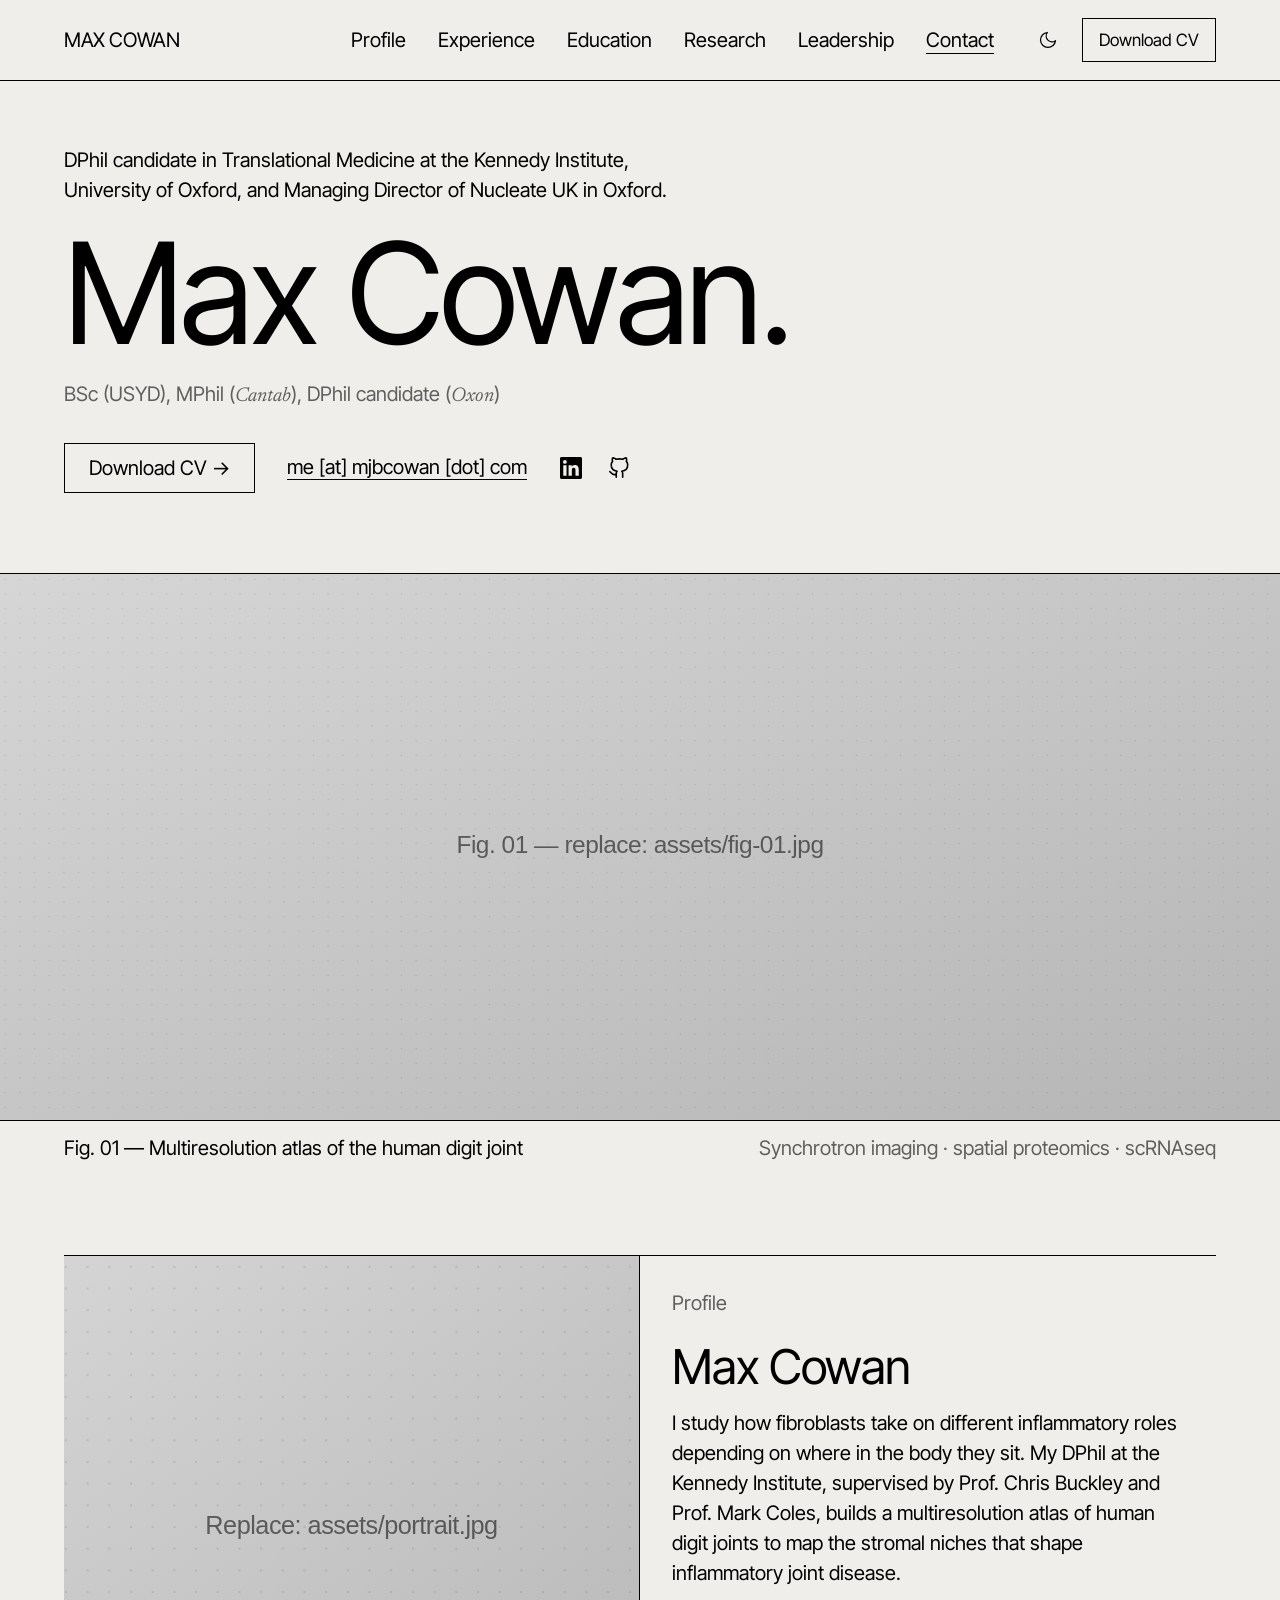
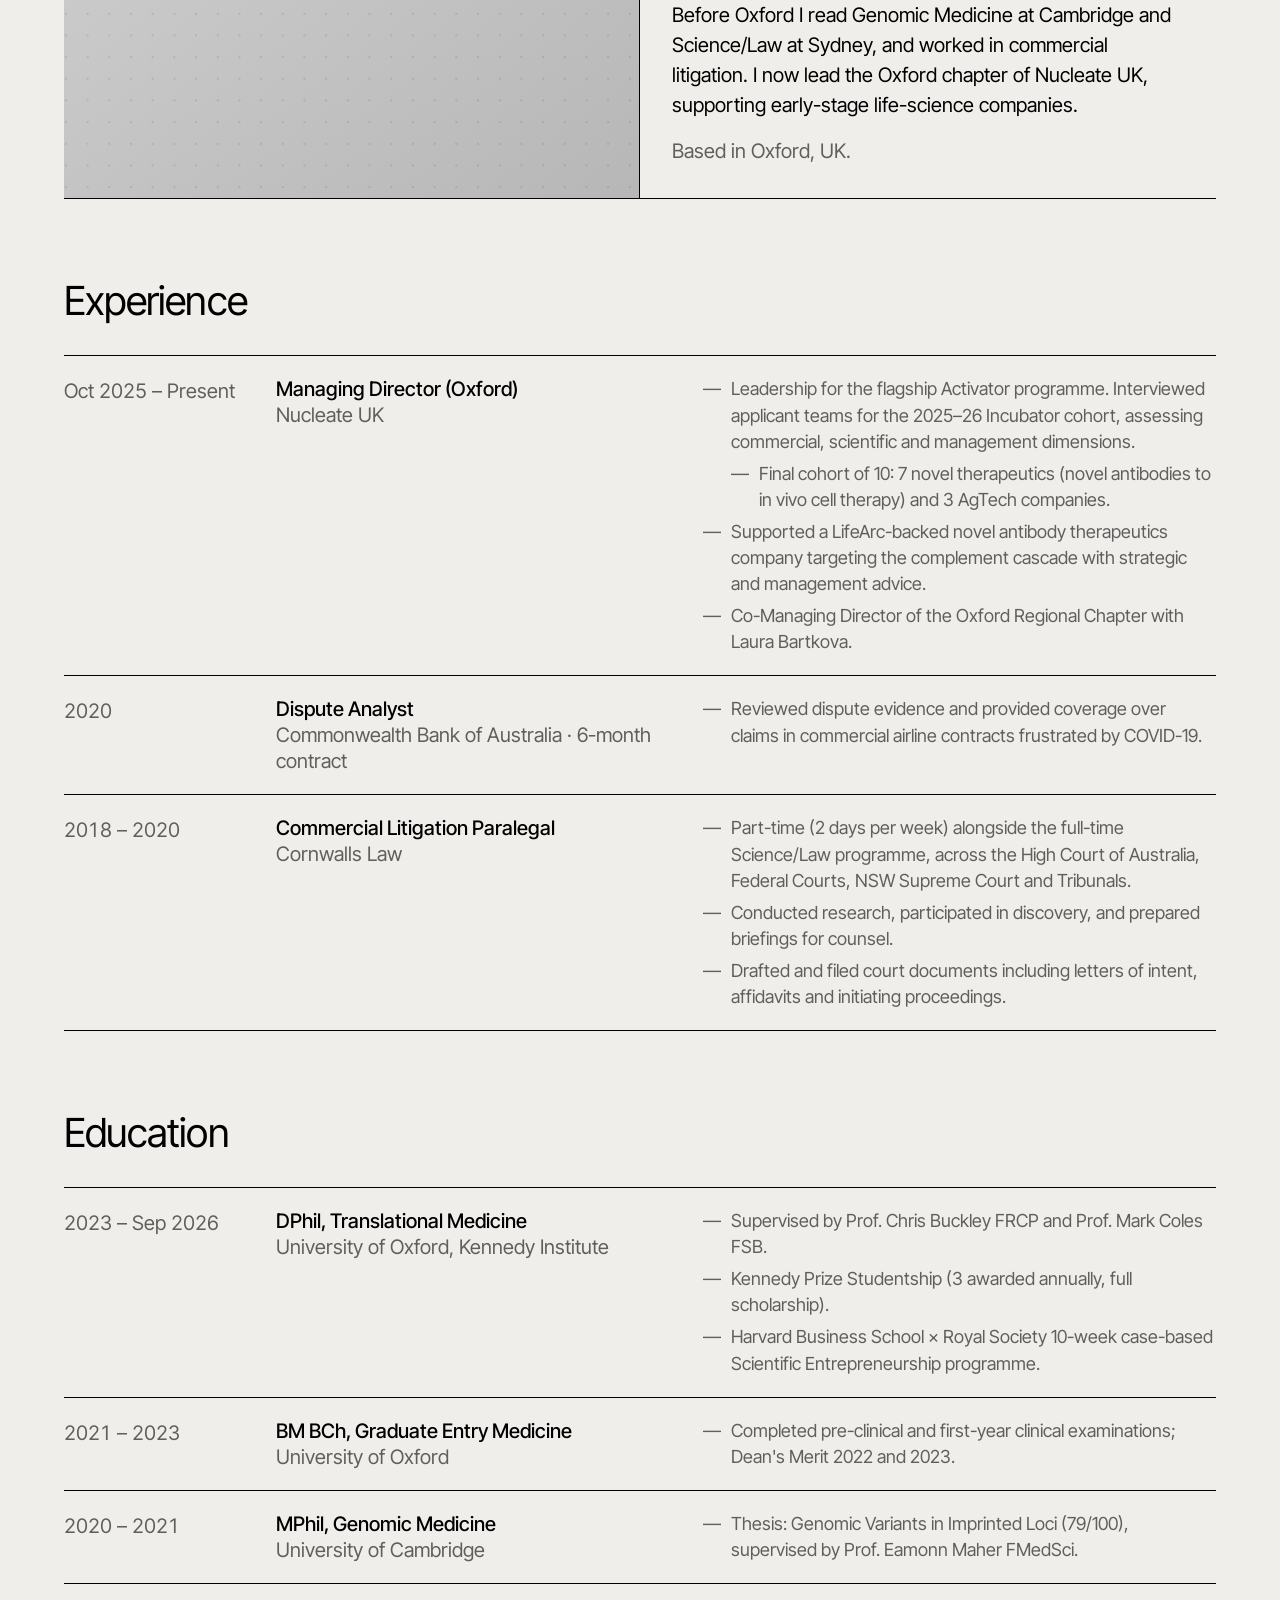
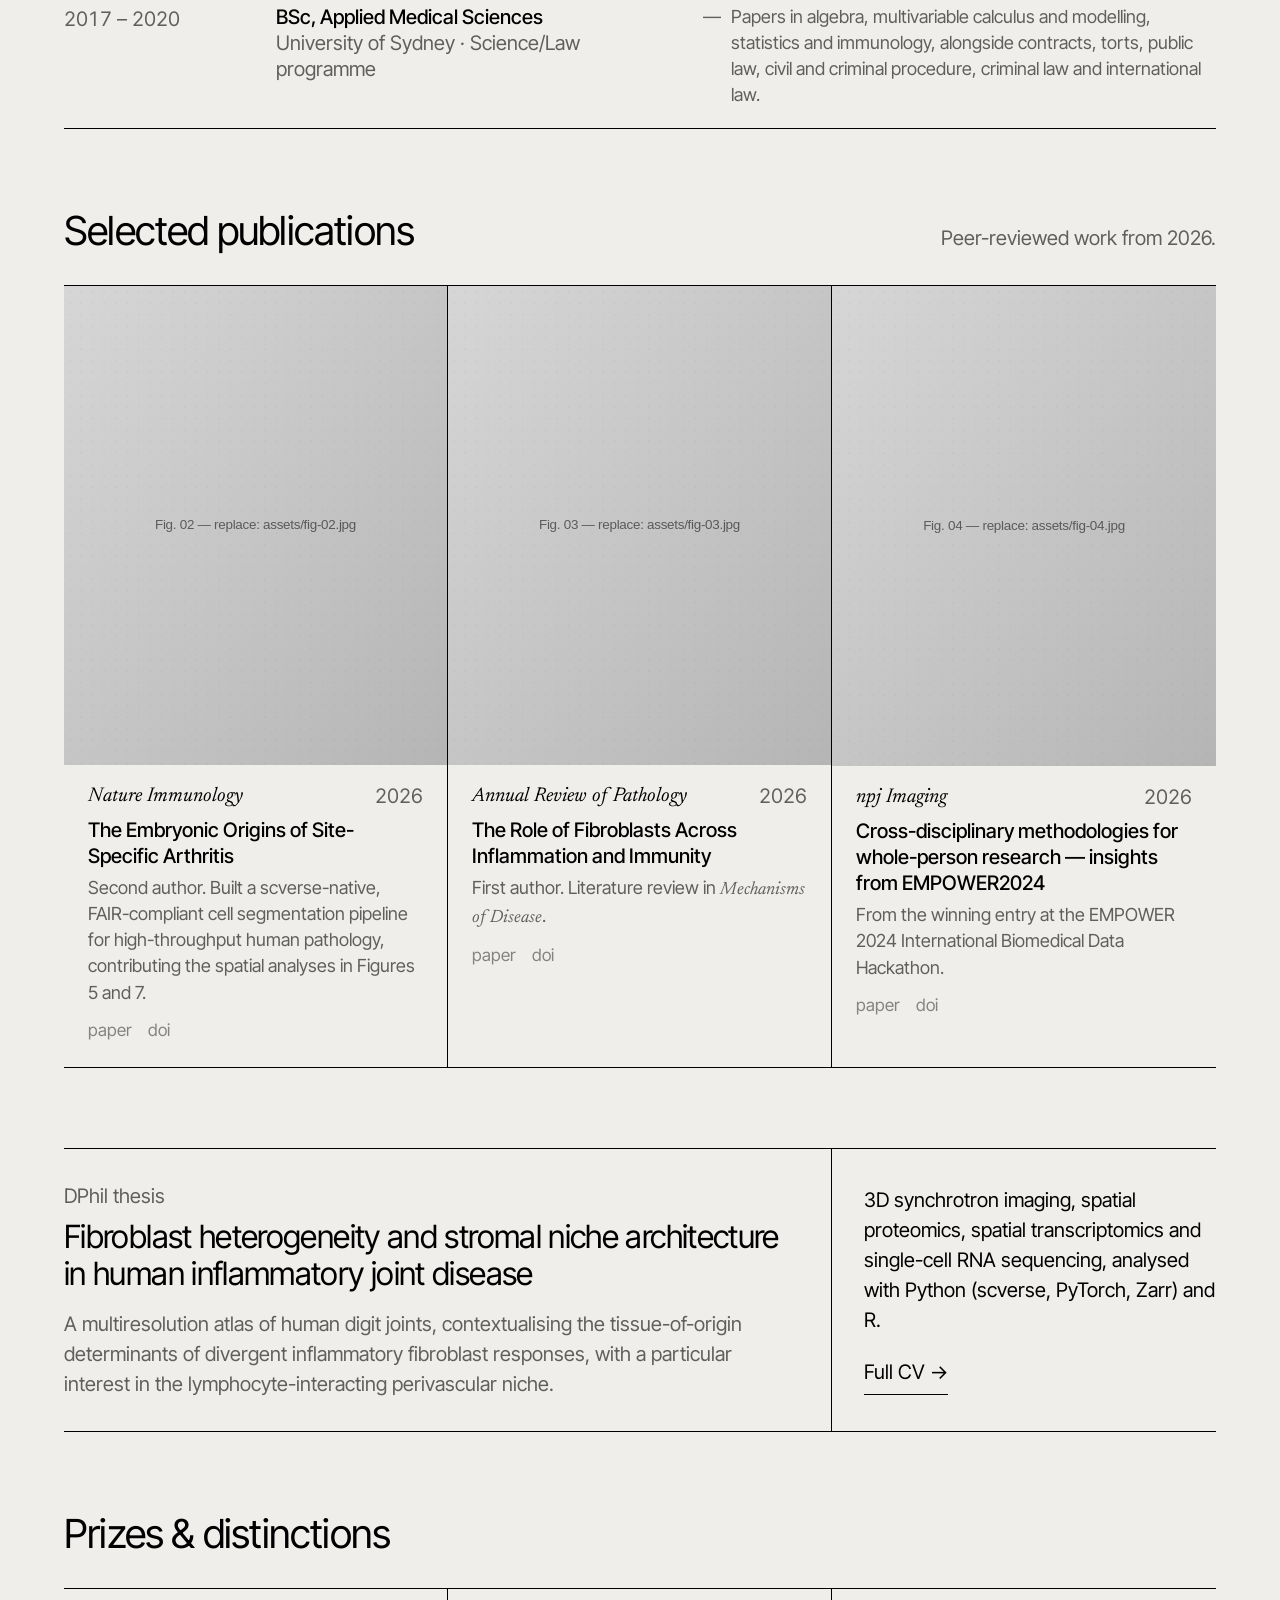
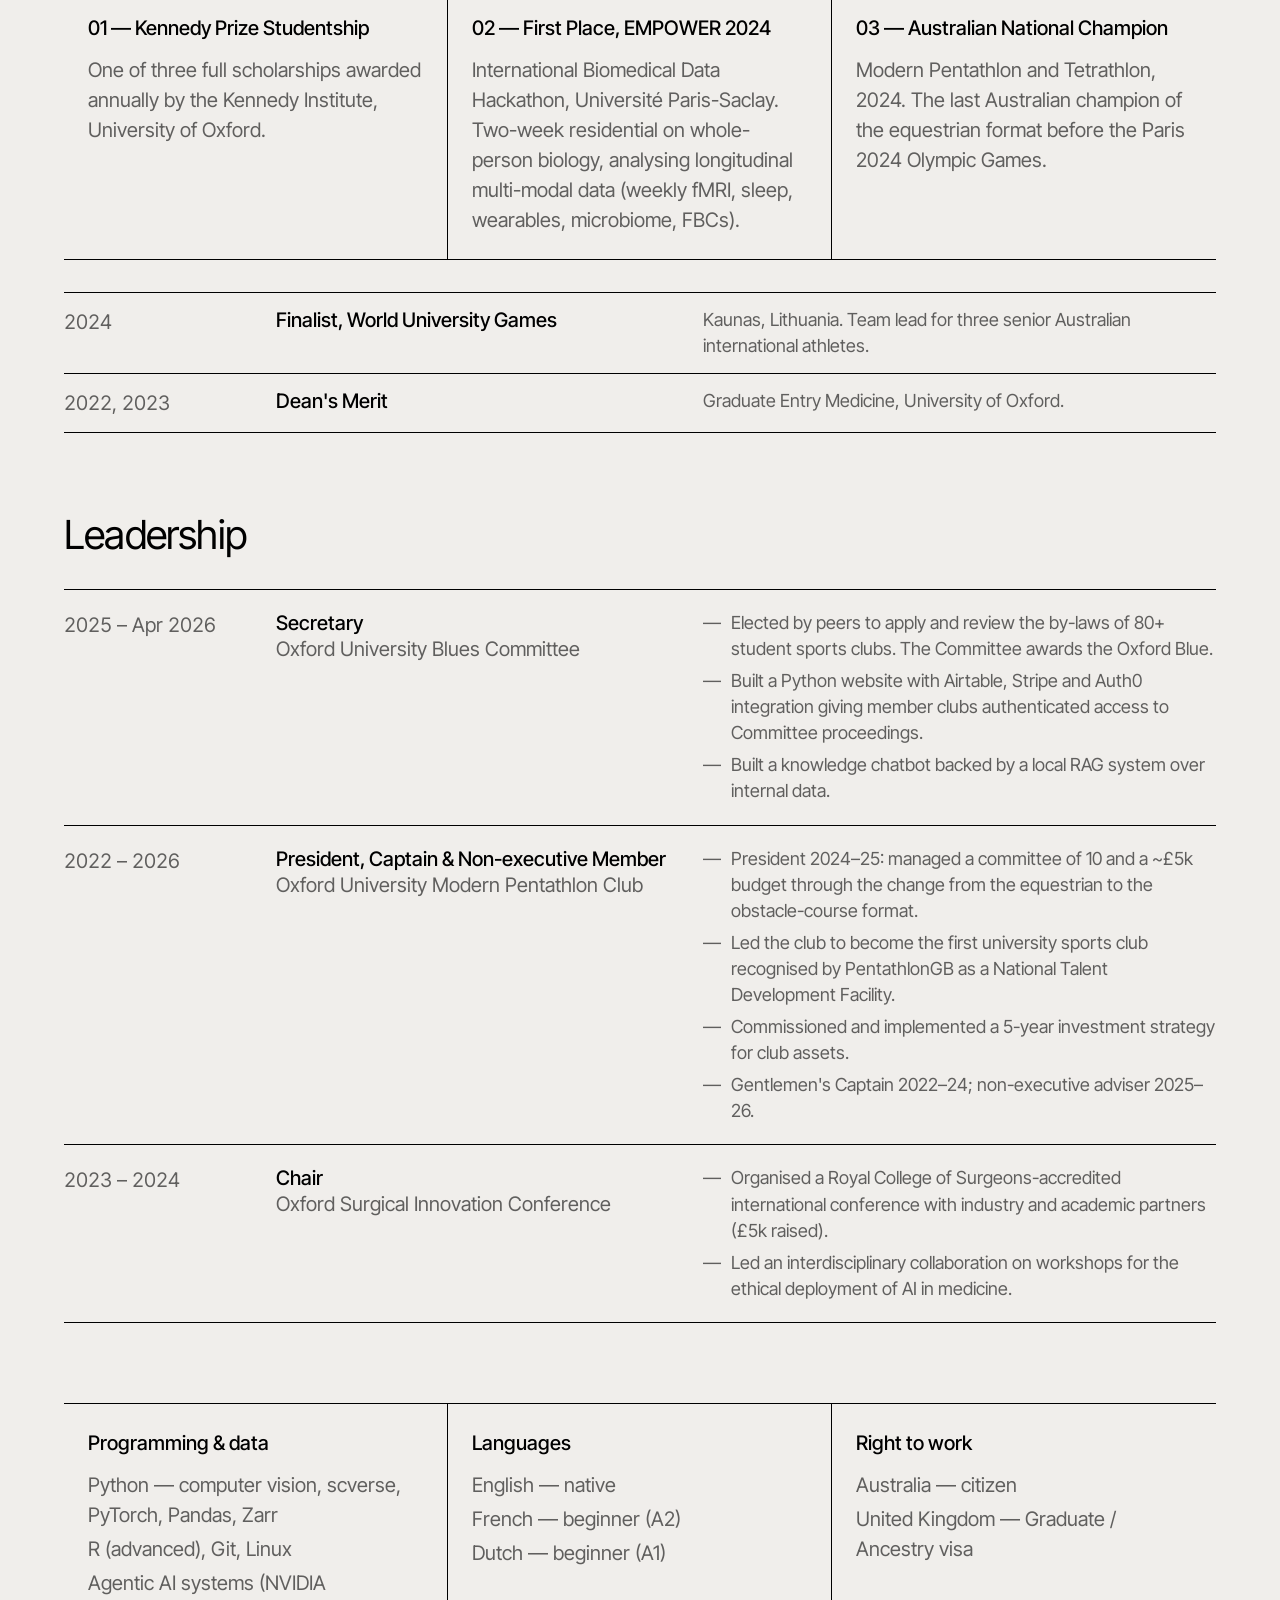
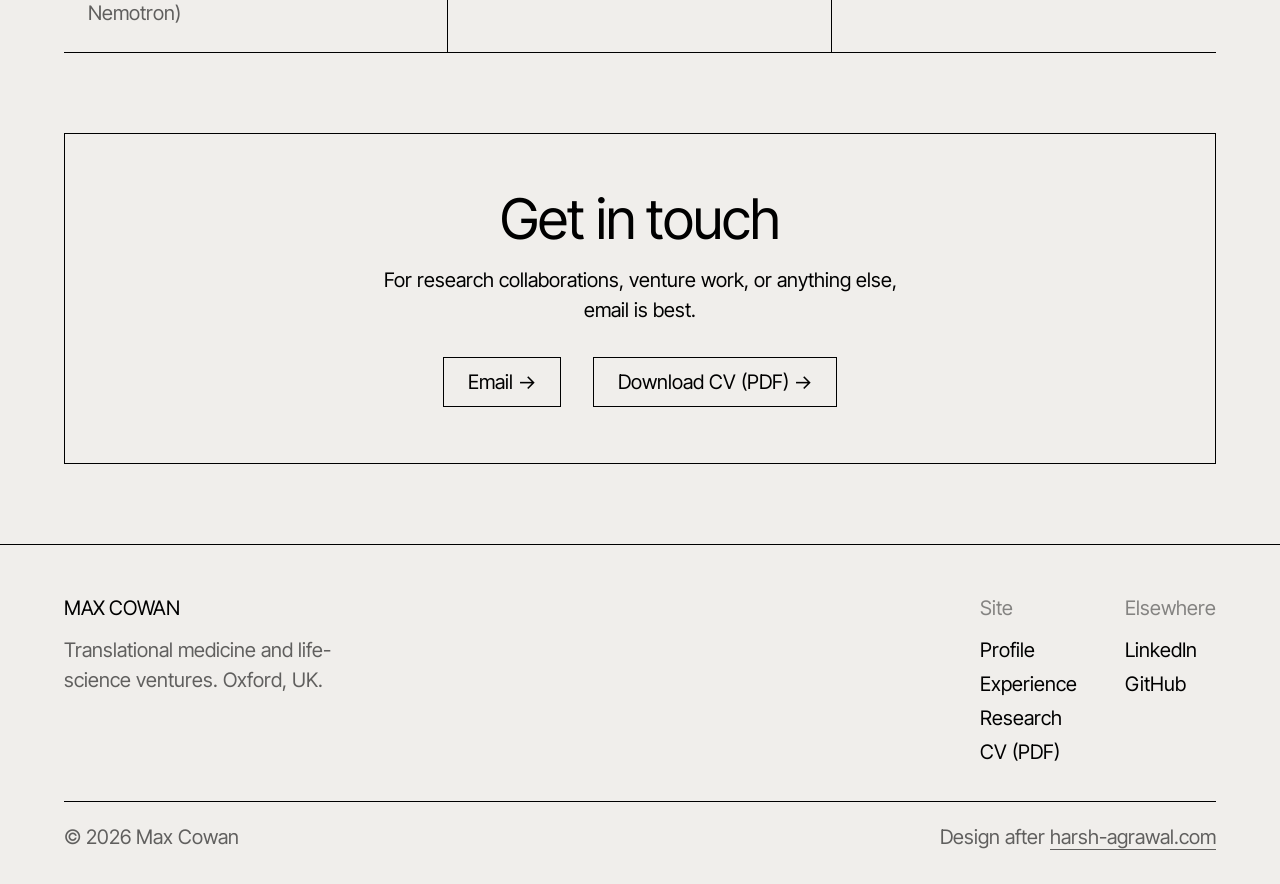
==== index.html @ 37bf4659 "Initial CV site Co-Authored-By: Claude Opus 5.5 <noreply@anthropic.com>" ====
<!DOCTYPE html>
<html lang="en">
<head>
  <meta charset="utf-8" />
  <meta name="viewport" content="width=device-width, initial-scale=1" />
  <title>Max Cowan</title>
  <meta name="description" content="Max Cowan — DPhil candidate in Translational Medicine at the Kennedy Institute, University of Oxford. Fibroblast biology, spatial omics, and life-science venture building." />
  <meta name="author" content="Max Cowan" />
  <link rel="canonical" href="https://mjbcowan.com/" />
  <meta property="og:type" content="profile" />
  <meta property="og:title" content="Max Cowan" />
  <meta property="og:description" content="DPhil candidate, Translational Medicine, University of Oxford. Managing Director, Nucleate UK (Oxford)." />
  <meta property="og:url" content="https://mjbcowan.com/" />
  <meta name="twitter:card" content="summary" />
  <link rel="icon" href="favicon.svg" type="image/svg+xml" />
  <link rel="preconnect" href="https://fonts.googleapis.com" />
  <link rel="preconnect" href="https://fonts.gstatic.com" crossorigin />
  <link href="https://fonts.googleapis.com/css2?family=Inter+Tight:wght@400;500&family=Newsreader:ital@1&display=swap" rel="stylesheet" />
  <link rel="stylesheet" href="styles.css" />
  <script>
    (function () {
      var root = document.documentElement;
      root.classList.add("js");
      var t = null;
      try { t = localStorage.getItem("theme"); } catch (e) {}
      if (t === "dark" || (!t && window.matchMedia("(prefers-color-scheme: dark)").matches)) {
        root.setAttribute("data-theme", "dark");
      }
    })();
  </script>
  <script type="application/ld+json">
    {
      "@context": "https://schema.org",
      "@type": "Person",
      "name": "Max Cowan",
      "url": "https://mjbcowan.com/",
      "jobTitle": "DPhil candidate, Translational Medicine",
      "affiliation": { "@type": "Organization", "name": "Kennedy Institute of Rheumatology, University of Oxford" },
      "alumniOf": ["University of Cambridge", "University of Sydney"],
      "sameAs": ["https://www.linkedin.com/in/max-cowan-781a7a15b/", "https://github.com/mjbcowan"]
    }
  </script>
</head>

<body id="top">
  <nav class="top-nav edge" aria-label="Primary">
    <div class="nav-inner">
      <a href="#top" class="brand tight">MAX COWAN</a>
      <div class="nav-right">
        <div class="nav-links">
          <a href="#profile" class="nav-link">Profile</a>
          <a href="#experience" class="nav-link">Experience</a>
          <a href="#education" class="nav-link">Education</a>
          <a href="#research" class="nav-link">Research</a>
          <a href="#leadership" class="nav-link">Leadership</a>
          <a href="#contact" class="nav-link">Contact</a>
        </div>
        <div class="nav-actions">
          <button id="theme-toggle" type="button" aria-label="Toggle dark mode" title="Toggle dark mode">
            <svg id="moon" viewBox="0 0 24 24" fill="none" stroke="currentColor" stroke-width="1.5" stroke-linecap="round" stroke-linejoin="round" aria-hidden="true"><path d="M21 12.79A9 9 0 1 1 11.21 3 7 7 0 0 0 21 12.79z"/></svg>
            <svg id="sun" viewBox="0 0 24 24" fill="none" stroke="currentColor" stroke-width="1.5" stroke-linecap="round" stroke-linejoin="round" aria-hidden="true"><circle cx="12" cy="12" r="5"/><line x1="12" y1="1" x2="12" y2="3"/><line x1="12" y1="21" x2="12" y2="23"/><line x1="4.22" y1="4.22" x2="5.64" y2="5.64"/><line x1="18.36" y1="18.36" x2="19.78" y2="19.78"/><line x1="1" y1="12" x2="3" y2="12"/><line x1="21" y1="12" x2="23" y2="12"/><line x1="4.22" y1="19.78" x2="5.64" y2="18.36"/><line x1="18.36" y1="5.64" x2="19.78" y2="4.22"/></svg>
          </button>
          <a href="assets/cv.pdf" class="btn-line small" target="_blank" rel="noopener">Download CV</a>
        </div>
      </div>
    </div>
  </nav>

  <main>
    <!-- INTRODUCTION -->
    <header class="intro edge">
      <p class="lead">DPhil candidate in Translational Medicine at the Kennedy Institute, University of Oxford, and Managing Director of Nucleate UK in Oxford.</p>
      <h1 class="display tight">Max Cowan.</h1>
      <p class="credentials muted">BSc (USYD), MPhil (<span class="serif">Cantab</span>), DPhil candidate (<span class="serif">Oxon</span>)</p>
      <div class="cta-row">
        <a href="assets/cv.pdf" class="btn-line" target="_blank" rel="noopener">Download CV →</a>
        <a href="#contact" class="email" data-user="me" data-domain="mjbcowan.com">me [at] mjbcowan [dot] com</a>
        <div class="social">
          <a href="https://www.linkedin.com/in/max-cowan-781a7a15b/" target="_blank" rel="noopener" aria-label="LinkedIn" title="LinkedIn">
            <svg viewBox="0 0 24 24" fill="currentColor" aria-hidden="true"><path d="M20.447 20.452h-3.554v-5.569c0-1.328-.027-3.037-1.852-3.037-1.853 0-2.136 1.445-2.136 2.939v5.667H9.351V9h3.414v1.561h.046c.477-.9 1.637-1.852 3.37-1.852 3.601 0 4.267 2.37 4.267 5.455v6.288zM5.337 7.433a2.062 2.062 0 01-2.063-2.065 2.063 2.063 0 112.063 2.065zm1.782 13.019H3.555V9h3.564v11.452zM22.225 0H1.771C.792 0 0 .774 0 1.729v20.542C0 23.227.792 24 1.771 24h20.451C23.2 24 24 23.227 24 22.271V1.729C24 .774 23.2 0 22.222 0h.003z"/></svg>
          </a>
          <a href="https://github.com/mjbcowan" target="_blank" rel="noopener" aria-label="GitHub" title="GitHub">
            <svg viewBox="0 0 24 24" fill="none" stroke="currentColor" stroke-width="1.75" stroke-linecap="round" stroke-linejoin="round" aria-hidden="true"><path d="M9 19c-5 1.5-5-2.5-7-3m14 6v-3.87a3.37 3.37 0 0 0-.94-2.61c3.14-.35 6.44-1.54 6.44-7A5.44 5.44 0 0 0 20 4.77 5.07 5.07 0 0 0 19.91 1S18.73.65 16 2.48a13.38 13.38 0 0 0-7 0C6.27.65 5.09 1 5.09 1A5.07 5.07 0 0 0 5 4.77a5.44 5.44 0 0 0-1.5 3.78c0 5.42 3.3 6.61 6.44 7A3.37 3.37 0 0 0 9 18.13V22"/></svg>
          </a>
        </div>
      </div>
    </header>

    <!-- FIG. 01 — full-bleed research image -->
    <section class="fig-strip section-gap" aria-label="Featured research image">
      <figure style="margin:0">
        <div class="media-frame hairline-t hairline-b">
          <img src="assets/fig-01.svg" alt="Multiresolution imaging of a human digit joint" fetchpriority="high" />
        </div>
        <figcaption class="caption edge">
          <span>Fig. 01 — Multiresolution atlas of the human digit joint</span>
          <span class="muted">Synchrotron imaging · spatial proteomics · scRNAseq</span>
        </figcaption>
      </figure>
    </section>

    <!-- PROFILE -->
    <section id="profile" class="edge section-gap reveal">
      <div class="split">
        <div class="media-frame">
          <img src="assets/portrait.svg" alt="Portrait of Max Cowan" loading="lazy" />
        </div>
        <div class="split-body">
          <p class="eyebrow">Profile</p>
          <h2 class="tight">Max Cowan</h2>
          <div class="prose">
            <p>I study how fibroblasts take on different inflammatory roles depending on where in the body they sit. My DPhil at the Kennedy Institute, supervised by Prof. Chris Buckley and Prof. Mark Coles, builds a multiresolution atlas of human digit joints to map the stromal niches that shape inflammatory joint disease.</p>
            <p>Before Oxford I read Genomic Medicine at Cambridge and Science/Law at Sydney, and worked in commercial litigation. I now lead the Oxford chapter of Nucleate UK, supporting early-stage life-science companies.</p>
          </div>
          <p class="muted">Based in Oxford, UK.</p>
        </div>
      </div>
    </section>

    <!-- EXPERIENCE -->
    <section id="experience" class="edge section-gap reveal">
      <div class="section-head">
        <h2 class="tight">Experience</h2>
      </div>
      <div class="ledger">
        <div class="ledger-row">
          <p class="ledger-date">Oct 2025 – Present</p>
          <p class="ledger-title">Managing Director (Oxford)<span>Nucleate UK</span></p>
          <ul class="ledger-detail">
            <li>Leadership for the flagship Activator programme. Interviewed applicant teams for the 2025–26 Incubator cohort, assessing commercial, scientific and management dimensions.</li>
            <li class="sub">Final cohort of 10: 7 novel therapeutics (novel antibodies to in vivo cell therapy) and 3 AgTech companies.</li>
            <li>Supported a LifeArc-backed novel antibody therapeutics company targeting the complement cascade with strategic and management advice.</li>
            <li>Co-Managing Director of the Oxford Regional Chapter with Laura Bartkova.</li>
          </ul>
        </div>
        <div class="ledger-row">
          <p class="ledger-date">2020</p>
          <p class="ledger-title">Dispute Analyst<span>Commonwealth Bank of Australia · 6-month contract</span></p>
          <ul class="ledger-detail">
            <li>Reviewed dispute evidence and provided coverage over claims in commercial airline contracts frustrated by COVID-19.</li>
          </ul>
        </div>
        <div class="ledger-row">
          <p class="ledger-date">2018 – 2020</p>
          <p class="ledger-title">Commercial Litigation Paralegal<span>Cornwalls Law</span></p>
          <ul class="ledger-detail">
            <li>Part-time (2 days per week) alongside the full-time Science/Law programme, across the High Court of Australia, Federal Courts, NSW Supreme Court and Tribunals.</li>
            <li>Conducted research, participated in discovery, and prepared briefings for counsel.</li>
            <li>Drafted and filed court documents including letters of intent, affidavits and initiating proceedings.</li>
          </ul>
        </div>
      </div>
    </section>

    <!-- EDUCATION -->
    <section id="education" class="edge section-gap reveal">
      <div class="section-head">
        <h2 class="tight">Education</h2>
      </div>
      <div class="ledger">
        <div class="ledger-row">
          <p class="ledger-date">2023 – Sep 2026</p>
          <p class="ledger-title">DPhil, Translational Medicine<span>University of Oxford, Kennedy Institute</span></p>
          <ul class="ledger-detail">
            <li>Supervised by Prof. Chris Buckley FRCP and Prof. Mark Coles FSB.</li>
            <li>Kennedy Prize Studentship (3 awarded annually, full scholarship).</li>
            <li>Harvard Business School × Royal Society 10-week case-based Scientific Entrepreneurship programme.</li>
          </ul>
        </div>
        <div class="ledger-row">
          <p class="ledger-date">2021 – 2023</p>
          <p class="ledger-title">BM BCh, Graduate Entry Medicine<span>University of Oxford</span></p>
          <ul class="ledger-detail">
            <li>Completed pre-clinical and first-year clinical examinations; Dean's Merit 2022 and 2023.</li>
          </ul>
        </div>
        <div class="ledger-row">
          <p class="ledger-date">2020 – 2021</p>
          <p class="ledger-title">MPhil, Genomic Medicine<span>University of Cambridge</span></p>
          <ul class="ledger-detail">
            <li>Thesis: Genomic Variants in Imprinted Loci (79/100), supervised by Prof. Eamonn Maher FMedSci.</li>
          </ul>
        </div>
        <div class="ledger-row">
          <p class="ledger-date">2017 – 2020</p>
          <p class="ledger-title">BSc, Applied Medical Sciences<span>University of Sydney · Science/Law programme</span></p>
          <ul class="ledger-detail">
            <li>Papers in algebra, multivariable calculus and modelling, statistics and immunology, alongside contracts, torts, public law, civil and criminal procedure, criminal law and international law.</li>
          </ul>
        </div>
      </div>
    </section>

    <!-- RESEARCH -->
    <section id="research" class="edge section-gap reveal">
      <div class="section-head">
        <h2 class="tight">Selected publications</h2>
        <p class="muted">Peer-reviewed work from 2026.</p>
      </div>
      <div class="grid-3">
        <article class="pub">
          <div class="media-frame"><img src="assets/fig-02.svg" alt="Figure from The Embryonic Origins of Site-Specific Arthritis" loading="lazy" /></div>
          <div class="pub-body">
            <div class="pub-meta"><span class="serif">Nature Immunology</span><span class="num muted">2026</span></div>
            <p class="pub-title">The Embryonic Origins of Site-Specific Arthritis</p>
            <p class="pub-role">Second author. Built a scverse-native, FAIR-compliant cell segmentation pipeline for high-throughput human pathology, contributing the spatial analyses in Figures 5 and 7.</p>
            <!-- TODO: replace with the paper and DOI URLs -->
            <p class="pub-links"><a class="todo" aria-disabled="true">paper</a><a class="todo" aria-disabled="true">doi</a></p>
          </div>
        </article>
        <article class="pub">
          <div class="media-frame"><img src="assets/fig-03.svg" alt="Figure from The Role of Fibroblasts Across Inflammation and Immunity" loading="lazy" /></div>
          <div class="pub-body">
            <div class="pub-meta"><span class="serif">Annual Review of Pathology</span><span class="num muted">2026</span></div>
            <p class="pub-title">The Role of Fibroblasts Across Inflammation and Immunity</p>
            <p class="pub-role">First author. Literature review in <span class="serif">Mechanisms of Disease</span>.</p>
            <!-- TODO: replace with the paper and DOI URLs -->
            <p class="pub-links"><a class="todo" aria-disabled="true">paper</a><a class="todo" aria-disabled="true">doi</a></p>
          </div>
        </article>
        <article class="pub">
          <div class="media-frame"><img src="assets/fig-04.svg" alt="Figure from the EMPOWER2024 whole-person research paper" loading="lazy" /></div>
          <div class="pub-body">
            <div class="pub-meta"><span class="serif">npj Imaging</span><span class="num muted">2026</span></div>
            <p class="pub-title">Cross-disciplinary methodologies for whole-person research — insights from EMPOWER2024</p>
            <p class="pub-role">From the winning entry at the EMPOWER 2024 International Biomedical Data Hackathon.</p>
            <!-- TODO: replace with the paper and DOI URLs -->
            <p class="pub-links"><a class="todo" aria-disabled="true">paper</a><a class="todo" aria-disabled="true">doi</a></p>
          </div>
        </article>
      </div>

      <div class="pair section-gap">
        <div>
          <p class="eyebrow">DPhil thesis</p>
          <h3 class="tight">Fibroblast heterogeneity and stromal niche architecture in human inflammatory joint disease</h3>
          <p class="muted">A multiresolution atlas of human digit joints, contextualising the tissue-of-origin determinants of divergent inflammatory fibroblast responses, with a particular interest in the lymphocyte-interacting perivascular niche.</p>
        </div>
        <div>
          <p>3D synchrotron imaging, spatial proteomics, spatial transcriptomics and single-cell RNA sequencing, analysed with Python (scverse, PyTorch, Zarr) and R.</p>
          <a href="assets/cv.pdf" class="arrow-link" style="align-self:flex-start" target="_blank" rel="noopener">Full CV →</a>
        </div>
      </div>
    </section>

    <!-- PRIZES -->
    <section id="prizes" class="edge section-gap reveal">
      <div class="section-head">
        <h2 class="tight">Prizes &amp; distinctions</h2>
      </div>
      <div class="grid-3">
        <div class="cell">
          <p class="cell-title">01 — Kennedy Prize Studentship</p>
          <p class="cell-body">One of three full scholarships awarded annually by the Kennedy Institute, University of Oxford.</p>
        </div>
        <div class="cell">
          <p class="cell-title">02 — First Place, EMPOWER 2024</p>
          <p class="cell-body">International Biomedical Data Hackathon, Université Paris-Saclay. Two-week residential on whole-person biology, analysing longitudinal multi-modal data (weekly fMRI, sleep, wearables, microbiome, FBCs).</p>
        </div>
        <div class="cell">
          <p class="cell-title">03 — Australian National Champion</p>
          <p class="cell-body">Modern Pentathlon and Tetrathlon, 2024. The last Australian champion of the equestrian format before the Paris 2024 Olympic Games.</p>
        </div>
      </div>
      <div class="ledger compact" style="margin-top:32px">
        <div class="ledger-row">
          <p class="ledger-date">2024</p>
          <p class="ledger-title">Finalist, World University Games</p>
          <p class="ledger-detail">Kaunas, Lithuania. Team lead for three senior Australian international athletes.</p>
        </div>
        <div class="ledger-row">
          <p class="ledger-date">2022, 2023</p>
          <p class="ledger-title">Dean's Merit</p>
          <p class="ledger-detail">Graduate Entry Medicine, University of Oxford.</p>
        </div>
      </div>
    </section>

    <!-- LEADERSHIP -->
    <section id="leadership" class="edge section-gap reveal">
      <div class="section-head">
        <h2 class="tight">Leadership</h2>
      </div>
      <div class="ledger">
        <div class="ledger-row">
          <p class="ledger-date">2025 – Apr 2026</p>
          <p class="ledger-title">Secretary<span>Oxford University Blues Committee</span></p>
          <ul class="ledger-detail">
            <li>Elected by peers to apply and review the by-laws of 80+ student sports clubs. The Committee awards the Oxford Blue.</li>
            <li>Built a Python website with Airtable, Stripe and Auth0 integration giving member clubs authenticated access to Committee proceedings.</li>
            <li>Built a knowledge chatbot backed by a local RAG system over internal data.</li>
          </ul>
        </div>
        <div class="ledger-row">
          <p class="ledger-date">2022 – 2026</p>
          <p class="ledger-title">President, Captain &amp; Non-executive Member<span>Oxford University Modern Pentathlon Club</span></p>
          <ul class="ledger-detail">
            <li>President 2024–25: managed a committee of 10 and a ~£5k budget through the change from the equestrian to the obstacle-course format.</li>
            <li>Led the club to become the first university sports club recognised by PentathlonGB as a National Talent Development Facility.</li>
            <li>Commissioned and implemented a 5-year investment strategy for club assets.</li>
            <li>Gentlemen's Captain 2022–24; non-executive adviser 2025–26.</li>
          </ul>
        </div>
        <div class="ledger-row">
          <p class="ledger-date">2023 – 2024</p>
          <p class="ledger-title">Chair<span>Oxford Surgical Innovation Conference</span></p>
          <ul class="ledger-detail">
            <li>Organised a Royal College of Surgeons-accredited international conference with industry and academic partners (£5k raised).</li>
            <li>Led an interdisciplinary collaboration on workshops for the ethical deployment of AI in medicine.</li>
          </ul>
        </div>
      </div>
    </section>

    <!-- SKILLS -->
    <section id="skills" class="edge section-gap reveal" aria-label="Skills">
      <div class="grid-3">
        <div class="cell">
          <p class="cell-title">Programming &amp; data</p>
          <ul class="cell-body">
            <li>Python — computer vision, scverse, PyTorch, Pandas, Zarr</li>
            <li>R (advanced), Git, Linux</li>
            <li>Agentic AI systems (NVIDIA Nemotron)</li>
          </ul>
        </div>
        <div class="cell">
          <p class="cell-title">Languages</p>
          <ul class="cell-body">
            <li>English — native</li>
            <li>French — beginner (A2)</li>
            <li>Dutch — beginner (A1)</li>
          </ul>
        </div>
        <div class="cell">
          <p class="cell-title">Right to work</p>
          <ul class="cell-body">
            <li>Australia — citizen</li>
            <li>United Kingdom — Graduate / Ancestry visa</li>
          </ul>
        </div>
      </div>
    </section>

    <!-- CONTACT -->
    <section id="contact" class="edge section-gap reveal">
      <div class="cta-box">
        <h2 class="tight">Get in touch</h2>
        <p>For research collaborations, venture work, or anything else, email is best.</p>
        <div class="cta-row">
          <a href="#contact" class="btn-line email-btn" data-user="me" data-domain="mjbcowan.com">Email →</a>
          <a href="assets/cv.pdf" class="btn-line" target="_blank" rel="noopener">Download CV (PDF) →</a>
        </div>
      </div>
    </section>
  </main>

  <footer class="site-footer edge">
    <div class="footer-cols">
      <div>
        <p class="tight">MAX COWAN</p>
        <p class="muted">Translational medicine and life-science ventures. Oxford, UK.</p>
      </div>
      <div class="footer-links">
        <div>
          <p>Site</p>
          <a href="#profile">Profile</a>
          <a href="#experience">Experience</a>
          <a href="#research">Research</a>
          <a href="assets/cv.pdf" target="_blank" rel="noopener">CV (PDF)</a>
        </div>
        <div>
          <p>Elsewhere</p>
          <a href="https://www.linkedin.com/in/max-cowan-781a7a15b/" target="_blank" rel="noopener">LinkedIn</a>
          <a href="https://github.com/mjbcowan" target="_blank" rel="noopener">GitHub</a>
        </div>
      </div>
    </div>
    <div class="footer-base">
      <span>© 2026 Max Cowan</span>
      <span>Design after <a href="https://harsh-agrawal.com/" target="_blank" rel="noopener">harsh-agrawal.com</a></span>
    </div>
  </footer>

  <script src="main.js"></script>
</body>
</html>
---- styles.css ----
/* ── Tokens ── */
:root {
  --bg: #f0eeeb;
  --ink: #000;
  --muted: rgba(0, 0, 0, 0.6);
  --faint: rgba(0, 0, 0, 0.45);
  --surface: #fff;
  --rule: 1px solid var(--ink);
  --edge: 32px;
  --section-gap: 80px;
  --nav-height: 80px;
  --sans: "Inter Tight", "Helvetica Neue", Arial, sans-serif;
  --serif: "Newsreader", Georgia, serif;
  color-scheme: light;
}

:root[data-theme="dark"] {
  --bg: #141413;
  --ink: #f0eeeb;
  --muted: rgba(240, 238, 235, 0.6);
  --faint: rgba(240, 238, 235, 0.45);
  --surface: #1f1f1d;
  color-scheme: dark;
}

@media (min-width: 1024px) {
  :root { --edge: 64px; }
}
@media (max-width: 640px) {
  :root { --edge: 16px; --section-gap: 64px; --nav-height: 64px; }
}

/* ── Reset ── */
*, *::before, *::after { box-sizing: border-box; }
html, body { margin: 0; padding: 0; }
p, h1, h2, h3, h4, ul { margin: 0; }
ul { padding: 0; list-style: none; }
img { display: block; max-width: 100%; height: auto; }
a { color: inherit; text-decoration: none; }
button { cursor: pointer; border: 0; background: none; font: inherit; color: inherit; padding: 0; }

html {
  scroll-behavior: smooth;
  scroll-padding-top: calc(var(--nav-height) + 16px);
  -webkit-text-size-adjust: 100%;
  text-size-adjust: 100%;
}

body {
  background: var(--bg);
  color: var(--ink);
  font-family: var(--sans);
  font-weight: 400;
  font-size: 20px;
  line-height: 1.5;
  -webkit-font-smoothing: antialiased;
  overflow-x: hidden;
  transition: background-color 0.2s ease, color 0.2s ease;
}
@media (max-width: 640px) {
  body { font-size: 17px; }
}

:focus-visible { outline: 2px solid var(--ink); outline-offset: 2px; }

.tight { letter-spacing: -0.02em; }
.edge { padding-left: var(--edge); padding-right: var(--edge); }
.section-gap { margin-top: var(--section-gap); }
.muted { color: var(--muted); }
.serif { font-family: var(--serif); font-style: italic; }
.num { font-variant-numeric: tabular-nums; }

/* ── Links & buttons ── */
.nav-link {
  font-size: 20px;
  min-height: 44px;
  display: inline-flex;
  align-items: center;
  transition: opacity 0.2s ease;
  white-space: nowrap;
}
.nav-link:hover { opacity: 0.55; }

.arrow-link {
  display: inline-flex;
  align-items: center;
  min-height: 44px;
  border-bottom: var(--rule);
  line-height: 1.2;
  transition: opacity 0.2s ease;
}
.arrow-link:hover { opacity: 0.55; }

.btn-line {
  border: var(--rule);
  padding: 12px 24px;
  font-size: 20px;
  line-height: 1.2;
  display: inline-flex;
  align-items: center;
  gap: 10px;
  min-height: 44px;
  white-space: nowrap;
  transition: background-color 0.2s ease, color 0.2s ease;
}
.btn-line:hover { background: var(--ink); color: var(--bg); }
.btn-line.small { padding: 8px 16px; font-size: 17px; }

/* Inline text links inside prose */
.prose a, .ledger-detail a, .pub-links a {
  text-decoration: underline;
  text-decoration-thickness: 1px;
  text-underline-offset: 3px;
  transition: opacity 0.2s ease;
}
.prose a:hover, .ledger-detail a:hover, .pub-links a:hover { opacity: 0.55; }

/* ── Nav ── */
.top-nav {
  position: sticky;
  top: 0;
  z-index: 50;
  background: var(--bg);
  border-bottom: var(--rule);
  transition: background-color 0.2s ease;
}
.nav-inner {
  display: flex;
  justify-content: space-between;
  align-items: center;
  gap: 24px;
  height: var(--nav-height);
}
.brand { font-size: 20px; white-space: nowrap; }
.nav-right { display: flex; align-items: center; gap: 32px; min-width: 0; }
.nav-links { display: flex; gap: 32px; }
.nav-links a { position: relative; }
.nav-links a.active::after {
  content: "";
  position: absolute;
  left: 0;
  right: 0;
  bottom: 8px;
  border-bottom: var(--rule);
}
.nav-actions { display: flex; align-items: center; gap: 12px; }

#theme-toggle {
  width: 44px;
  height: 44px;
  display: inline-flex;
  align-items: center;
  justify-content: center;
  transition: opacity 0.2s ease;
}
#theme-toggle:hover { opacity: 0.55; }
#theme-toggle svg { width: 20px; height: 20px; }
#sun { display: none; }
:root[data-theme="dark"] #sun { display: block; }
:root[data-theme="dark"] #moon { display: none; }

@media (max-width: 1100px) {
  .nav-links { gap: 20px; }
  .nav-right { gap: 20px; }
}
/* Narrow screens: links drop to a second row that scrolls sideways. */
@media (max-width: 960px) {
  .nav-inner { flex-wrap: wrap; height: auto; padding-top: 10px; gap: 0 16px; }
  .nav-right { display: contents; }
  .nav-actions { margin-left: auto; }
  .nav-links {
    order: 3;
    width: calc(100% + 2 * var(--edge));
    margin: 4px calc(-1 * var(--edge)) 0;
    padding: 0 var(--edge) 4px;
    border-top: var(--rule);
    overflow-x: auto;
    scrollbar-width: none;
    gap: 24px;
  }
  .nav-links::-webkit-scrollbar { display: none; }
  .nav-links .nav-link { font-size: 17px; }
  html { scroll-padding-top: 140px; }
}

/* ── Intro ── */
.intro { margin-top: 64px; }
.lead { font-size: 20px; max-width: 640px; }
.lead a { border-bottom: var(--rule); }
.display {
  font-size: clamp(56px, 11vw, 168px);
  line-height: 0.92;
  font-weight: 400;
  margin-top: 24px;
}
.credentials { font-size: 20px; margin-top: 20px; }
.cta-row {
  display: flex;
  flex-wrap: wrap;
  align-items: center;
  gap: 16px 32px;
  margin-top: 32px;
}
.email {
  font-variant-numeric: tabular-nums;
  border-bottom: var(--rule);
  line-height: 1.2;
}
.social { display: flex; gap: 4px; margin-left: -10px; }
.social a {
  width: 44px;
  height: 44px;
  display: inline-flex;
  align-items: center;
  justify-content: center;
  transition: opacity 0.2s ease;
}
.social a:hover { opacity: 0.55; }
.social svg { width: 22px; height: 22px; }

/* ── Media ── */
.media-frame { background: var(--surface); overflow: hidden; }
.media-frame img {
  width: 100%;
  height: 100%;
  object-fit: cover;
  filter: grayscale(1);
}
.caption {
  font-size: 20px;
  padding-top: 12px;
  padding-bottom: 12px;
  display: flex;
  justify-content: space-between;
  gap: 4px 16px;
  flex-wrap: wrap;
}
@media (max-width: 640px) {
  .caption { font-size: 15px; }
}
.hairline-t { border-top: var(--rule); }
.hairline-b { border-bottom: var(--rule); }

.fig-strip .media-frame { aspect-ratio: 21 / 9; }
@media (max-width: 640px) {
  .fig-strip .media-frame { aspect-ratio: 16 / 9; }
}

/* ── Section heads ── */
.section-head {
  display: flex;
  justify-content: space-between;
  align-items: baseline;
  flex-wrap: wrap;
  gap: 8px 16px;
  margin-bottom: 32px;
}
.section-head h2, .h2 {
  font-size: clamp(32px, 4vw, 40px);
  font-weight: 400;
  line-height: 1.1;
}
.section-head p { max-width: 560px; }
.eyebrow { color: var(--muted); margin-bottom: 8px; }

/* ── Profile split ── */
.split {
  display: grid;
  grid-template-columns: 1fr 1fr;
  border-top: var(--rule);
  border-bottom: var(--rule);
}
.split > .media-frame { border-right: var(--rule); min-height: 440px; }
.split-body {
  padding: 32px;
  display: flex;
  flex-direction: column;
  justify-content: center;
  gap: 16px;
}
.split-body h2 {
  font-size: clamp(32px, 4vw, 48px);
  font-weight: 400;
  line-height: 1.05;
}
.prose p + p { margin-top: 12px; }

/* ── Ledger (template "Credits" table + Harsh's date|text rows) ── */
.ledger { border-top: var(--rule); }
.ledger-row {
  display: grid;
  grid-template-columns: 180px minmax(0, 1fr) minmax(0, 1.3fr);
  gap: 8px 32px;
  padding: 20px 0;
  border-bottom: var(--rule);
}
.ledger-date { color: var(--muted); font-variant-numeric: tabular-nums; }
.ledger-title { font-weight: 500; line-height: 1.3; }
.ledger-title span { display: block; font-weight: 400; color: var(--muted); }
.ledger-detail { color: var(--muted); line-height: 1.45; font-size: 18px; }
.ledger-detail li { position: relative; padding-left: 28px; }
.ledger-detail li + li { margin-top: 6px; }
.ledger-detail li::before { content: "—"; position: absolute; left: 0; }
.ledger-detail li.sub { margin-left: 28px; }
.ledger-head {
  padding: 0 0 12px;
  color: var(--muted);
  font-size: 17px;
  border-bottom: var(--rule);
}
.ledger-head + .ledger-row { border-top: 0; }
.ledger.compact .ledger-row { grid-template-columns: 180px minmax(0, 1fr) minmax(0, 1.3fr); padding: 14px 0; }

@media (max-width: 900px) {
  .ledger-row, .ledger.compact .ledger-row { grid-template-columns: 120px minmax(0, 1fr); }
  .ledger-detail { grid-column: 2; }
}
@media (max-width: 640px) {
  .ledger-row, .ledger.compact .ledger-row { grid-template-columns: 1fr; gap: 4px; }
  .ledger-detail { grid-column: 1; margin-top: 6px; font-size: 16px; }
  .ledger-date { font-size: 15px; }
  .ledger-head { display: none; }
}

/* ── 3-column hairline grid ── */
.grid-3 {
  display: grid;
  grid-template-columns: repeat(3, minmax(0, 1fr));
  border-top: var(--rule);
  border-bottom: var(--rule);
}
.grid-3 > * { border-right: var(--rule); }
.grid-3 > *:last-child { border-right: 0; }
.cell { padding: 24px; }
.cell-title { margin-bottom: 12px; font-weight: 500; }
.cell-body { color: var(--muted); line-height: 1.5; }
.cell-body li + li { margin-top: 4px; }

/* Publication tiles */
.pub .media-frame { aspect-ratio: 4 / 5; }
.pub-body { padding: 16px 24px 24px; display: flex; flex-direction: column; gap: 6px; }
.pub-meta { display: flex; justify-content: space-between; gap: 16px; }
.pub-title { font-weight: 500; line-height: 1.3; }
.pub-role { color: var(--muted); font-size: 18px; line-height: 1.45; }
.pub-links { display: flex; gap: 16px; font-size: 17px; margin-top: 6px; }
.pub-links .todo { color: var(--faint); text-decoration: none; cursor: default; }

@media (max-width: 1024px) {
  .grid-3 { grid-template-columns: 1fr; }
  .grid-3 > * { border-right: 0; border-bottom: var(--rule); }
  .grid-3 > *:last-child { border-bottom: 0; }
  .pub .media-frame { aspect-ratio: 16 / 9; }
}

/* ── Asymmetric pair ── */
.pair {
  display: grid;
  grid-template-columns: 2fr 1fr;
  border-top: var(--rule);
  border-bottom: var(--rule);
}
.pair > :first-child { border-right: var(--rule); padding: 32px 32px 32px 0; }
.pair > :last-child { padding: 32px 0 32px 32px; display: flex; flex-direction: column; justify-content: center; gap: 16px; }
.pair h3 { font-size: clamp(26px, 3vw, 32px); font-weight: 400; line-height: 1.15; margin-bottom: 16px; }

@media (max-width: 900px) {
  .split, .pair { grid-template-columns: 1fr; }
  .split > .media-frame { border-right: 0; border-bottom: var(--rule); min-height: 0; aspect-ratio: 4 / 3; }
  .split-body { padding: 24px 0; }
  .pair > :first-child { border-right: 0; border-bottom: var(--rule); padding: 24px 0; }
  .pair > :last-child { padding: 24px 0; }
}

/* ── Contact box ── */
.cta-box {
  border: var(--rule);
  padding: 56px 32px;
  text-align: center;
}
.cta-box h2 { font-size: clamp(36px, 5vw, 56px); font-weight: 400; line-height: 1.05; }
.cta-box p { margin: 16px auto 0; max-width: 540px; }
.cta-box .cta-row { justify-content: center; }

/* ── Footer ── */
.site-footer { margin-top: var(--section-gap); padding-top: 48px; padding-bottom: 32px; border-top: var(--rule); }
.footer-cols { display: flex; justify-content: space-between; flex-wrap: wrap; gap: 32px; }
.footer-cols .muted { margin-top: 12px; max-width: 300px; }
.footer-links { display: flex; gap: 48px; flex-wrap: wrap; }
.footer-links p { color: var(--faint); margin-bottom: 10px; }
.footer-links a { display: block; padding: 2px 0; transition: opacity 0.2s ease; }
.footer-links a:hover { opacity: 0.55; }
.footer-base {
  margin-top: 32px;
  padding-top: 20px;
  border-top: var(--rule);
  color: var(--muted);
  display: flex;
  justify-content: space-between;
  flex-wrap: wrap;
  gap: 8px 24px;
}
.footer-base a { border-bottom: 1px solid currentColor; }

/* ── Reveal ── */
.js .reveal { opacity: 0; transform: translateY(12px); }
.js .reveal.in {
  opacity: 1;
  transform: none;
  transition: opacity 500ms cubic-bezier(0.22, 1, 0.36, 1), transform 500ms cubic-bezier(0.22, 1, 0.36, 1);
}
@media (prefers-reduced-motion: reduce) {
  html { scroll-behavior: auto; }
  .js .reveal { opacity: 1; transform: none; }
}

@media print {
  .top-nav, #theme-toggle, .fig-strip, .site-footer .footer-links { display: none; }
  body { font-size: 12pt; }
}
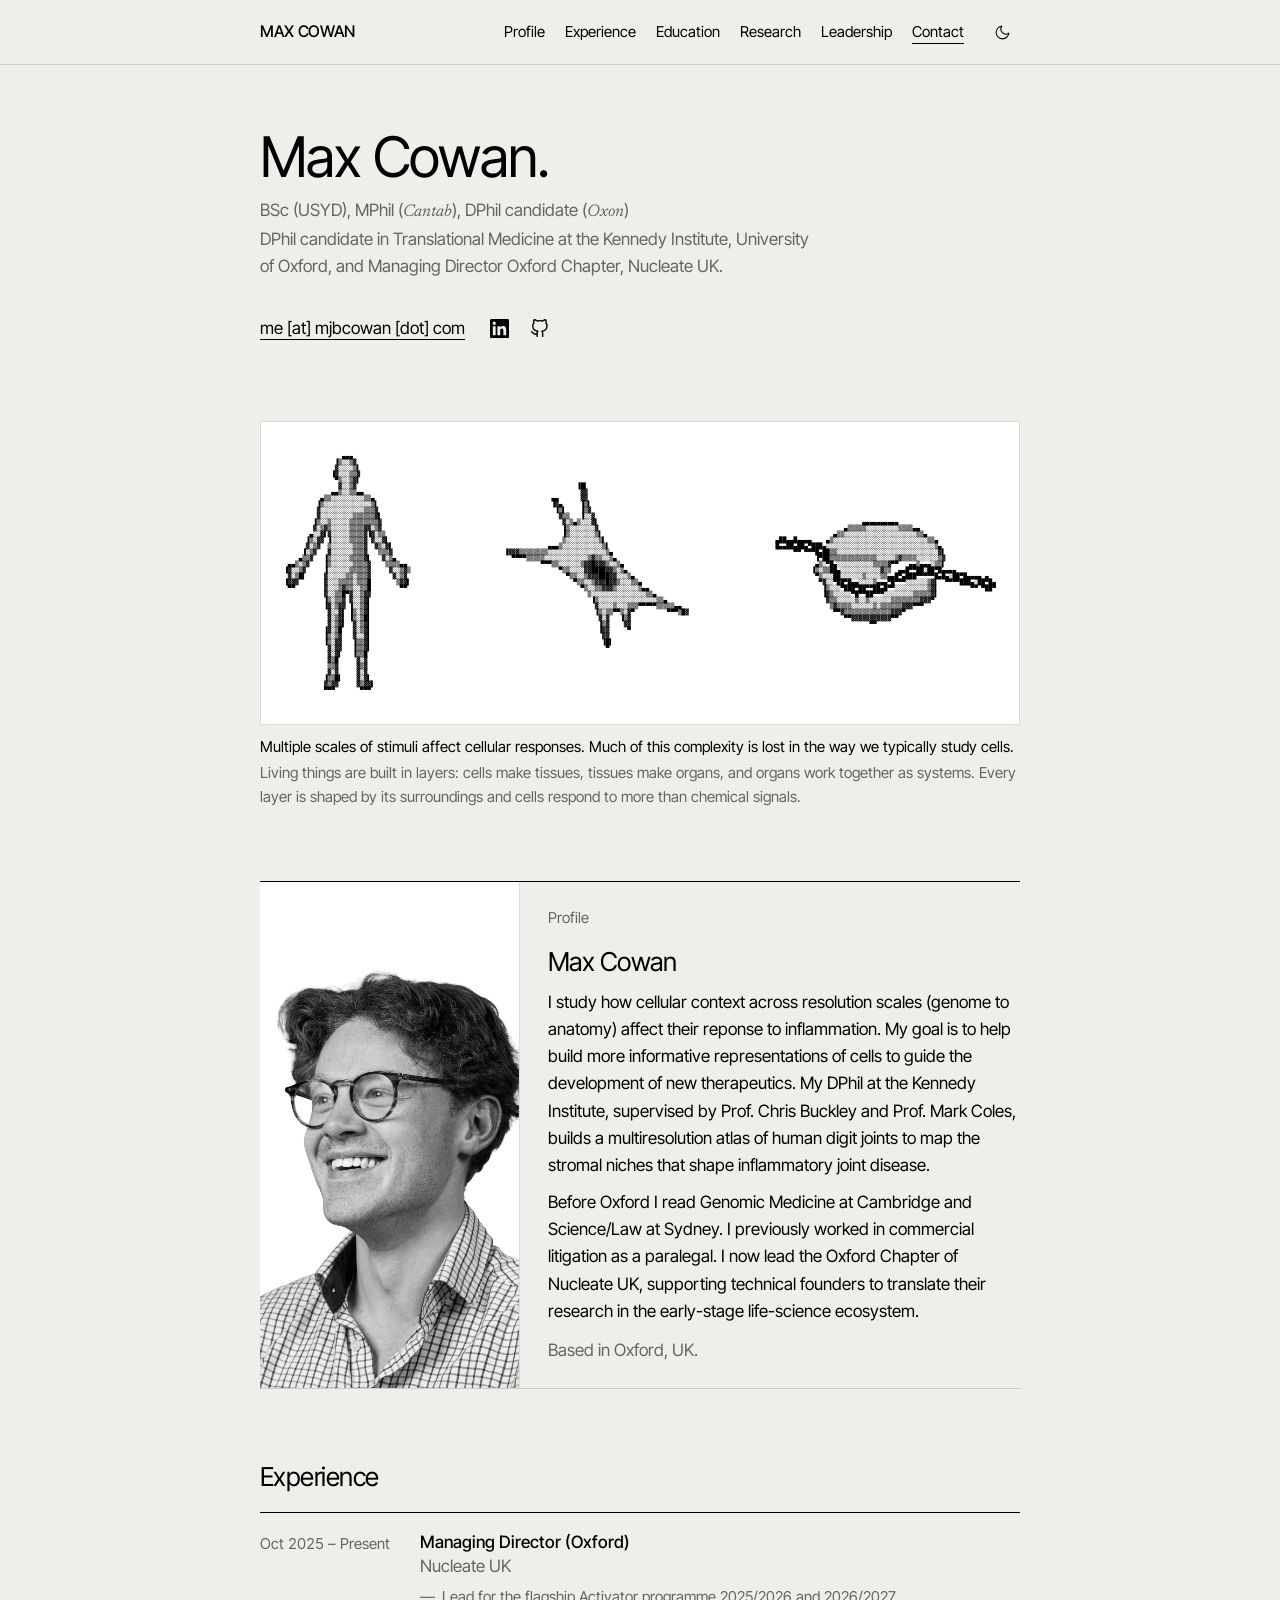
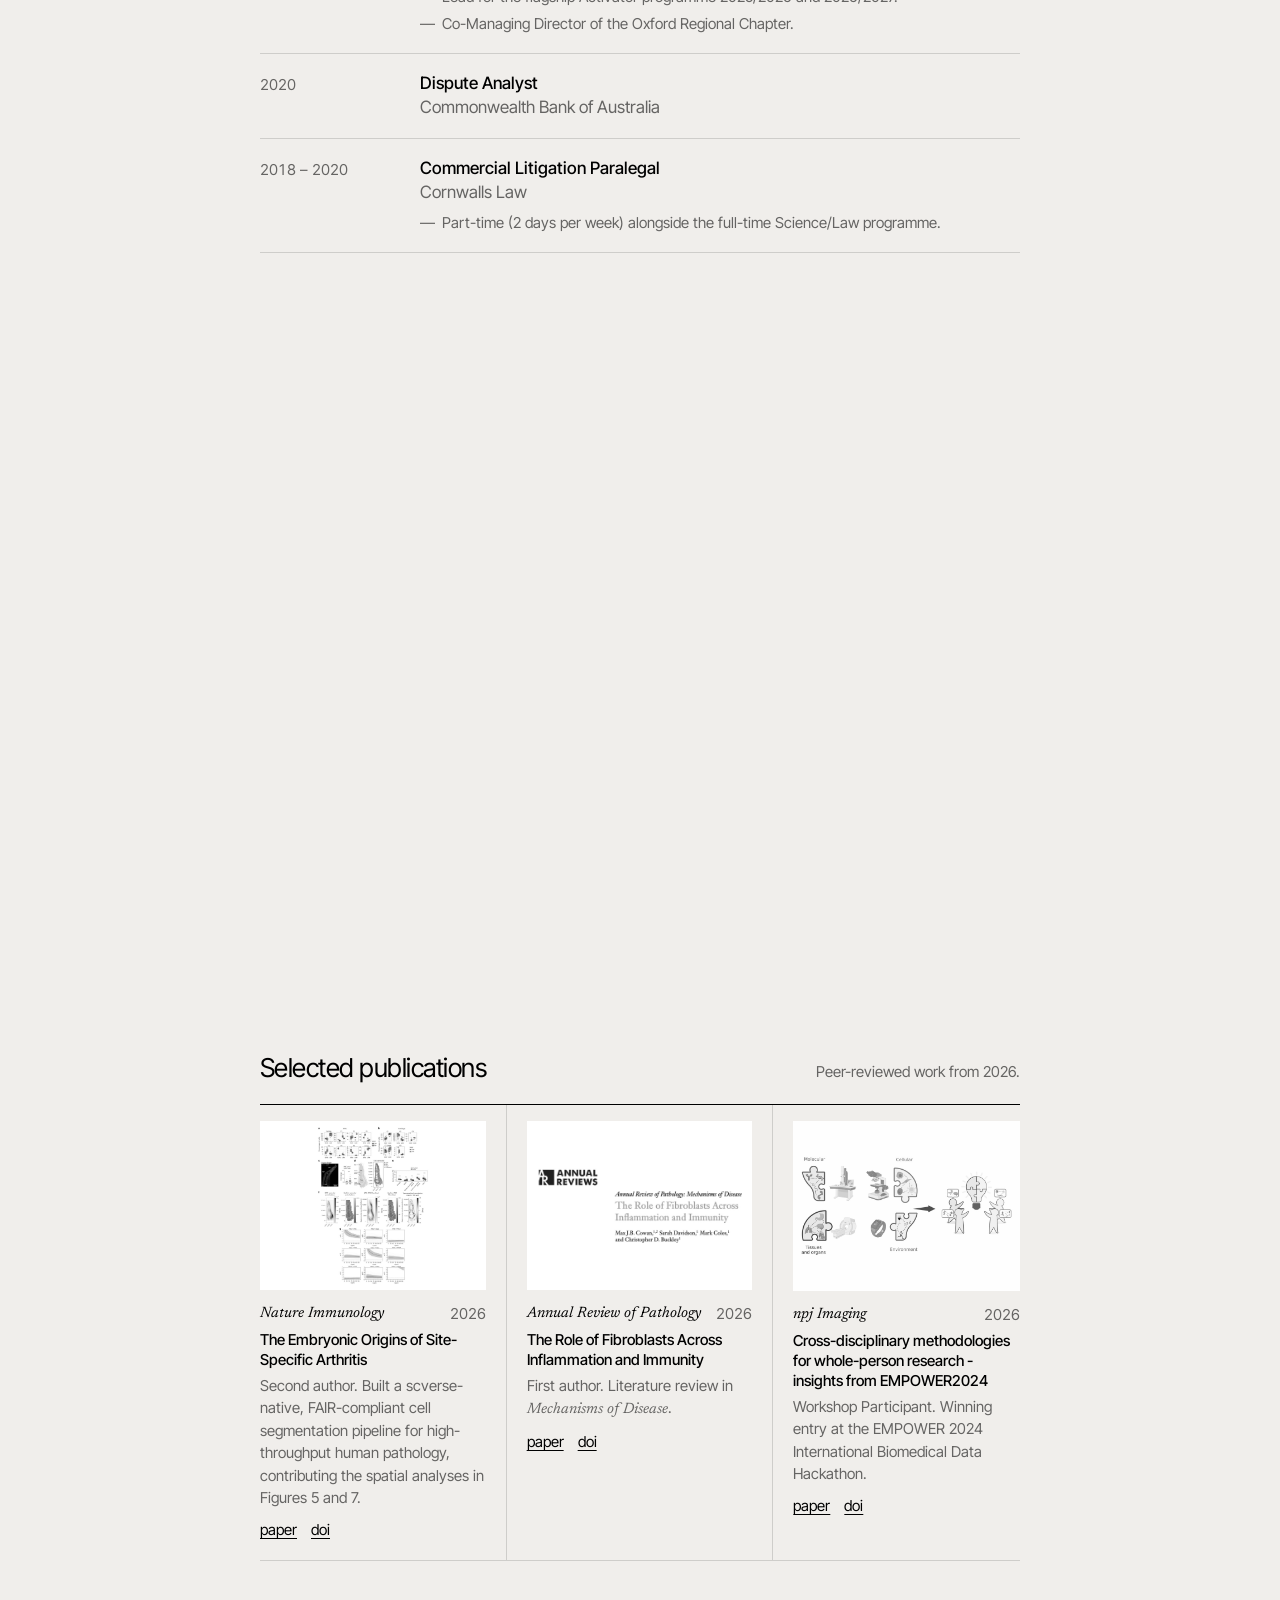
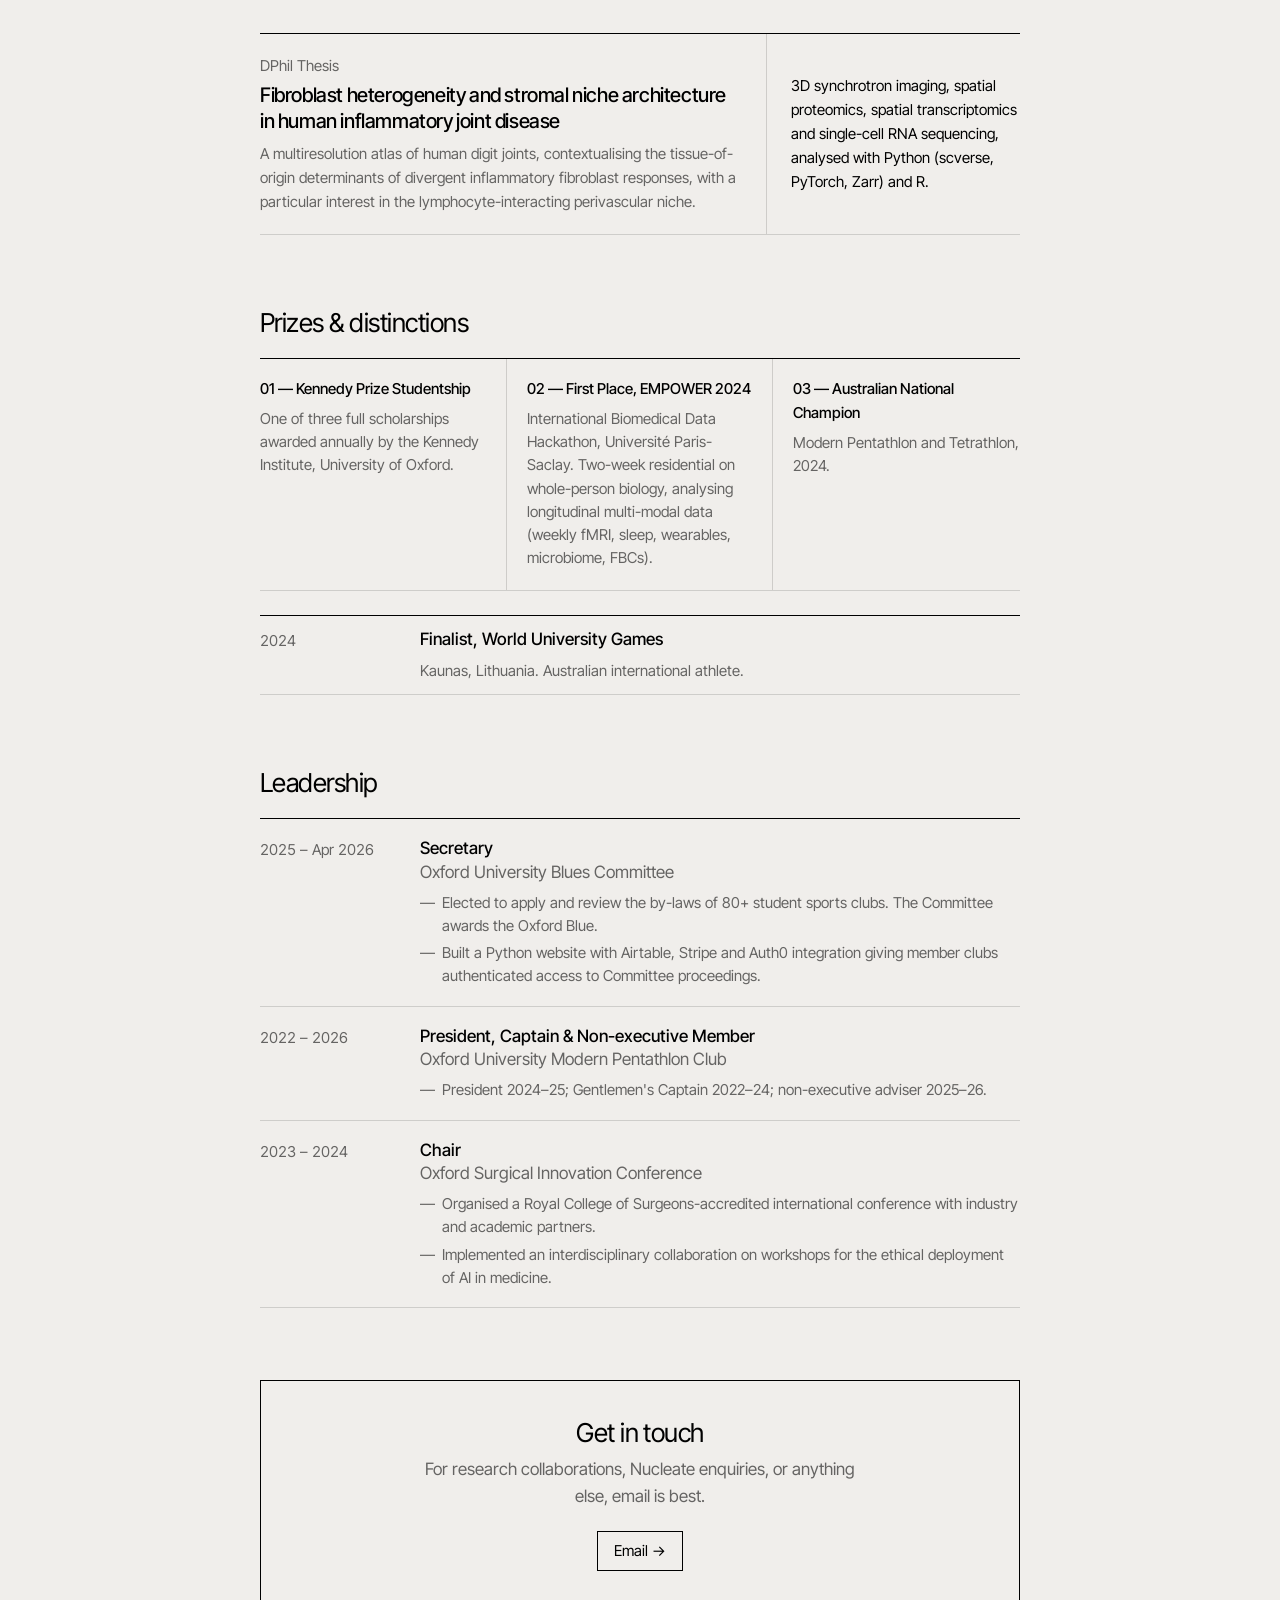
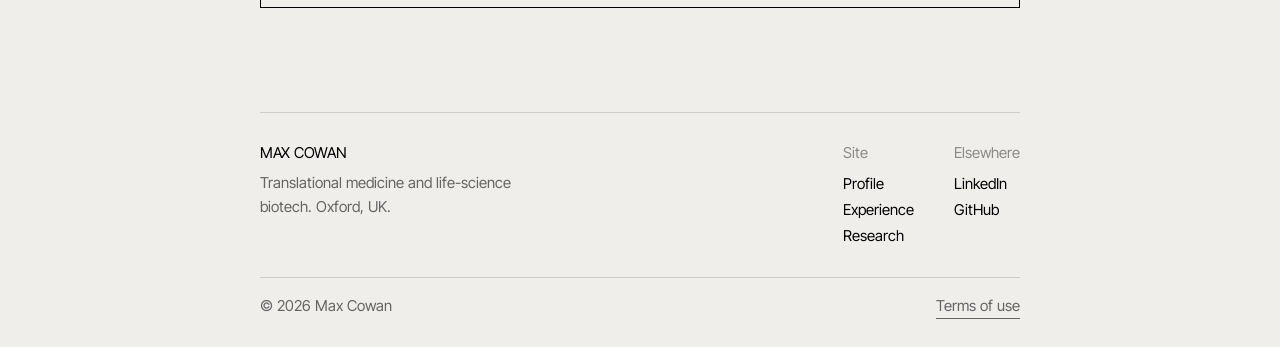
==== commit e1bf04cf: "Prepare site for first release - Real portrait and publication figures with paper and DOI links - Qu" ====
--- a/index.html
+++ b/index.html
@@ -4,8 +4,10 @@
   <meta charset="utf-8" />
   <meta name="viewport" content="width=device-width, initial-scale=1" />
   <title>Max Cowan</title>
-  <meta name="description" content="Max Cowan — DPhil candidate in Translational Medicine at the Kennedy Institute, University of Oxford. Fibroblast biology, spatial omics, and life-science venture building." />
+  <meta name="description" content="Max Cowan — DPhil candidate in Translational Medicine at the Kennedy Institute, University of Oxford. Fibroblast biology, spatial omics, and life-science biotech." />
   <meta name="author" content="Max Cowan" />
+  <meta name="robots" content="noai, noimageai" />
+  <meta name="tdm-reservation" content="1" />
   <link rel="canonical" href="https://mjbcowan.com/" />
   <meta property="og:type" content="profile" />
   <meta property="og:title" content="Max Cowan" />
@@ -43,8 +45,8 @@
 </head>
 
 <body id="top">
-  <nav class="top-nav edge" aria-label="Primary">
-    <div class="nav-inner">
+  <nav class="top-nav" aria-label="Primary">
+    <div class="nav-inner edge">
       <a href="#top" class="brand tight">MAX COWAN</a>
       <div class="nav-right">
         <div class="nav-links">
@@ -60,7 +62,6 @@
             <svg id="moon" viewBox="0 0 24 24" fill="none" stroke="currentColor" stroke-width="1.5" stroke-linecap="round" stroke-linejoin="round" aria-hidden="true"><path d="M21 12.79A9 9 0 1 1 11.21 3 7 7 0 0 0 21 12.79z"/></svg>
             <svg id="sun" viewBox="0 0 24 24" fill="none" stroke="currentColor" stroke-width="1.5" stroke-linecap="round" stroke-linejoin="round" aria-hidden="true"><circle cx="12" cy="12" r="5"/><line x1="12" y1="1" x2="12" y2="3"/><line x1="12" y1="21" x2="12" y2="23"/><line x1="4.22" y1="4.22" x2="5.64" y2="5.64"/><line x1="18.36" y1="18.36" x2="19.78" y2="19.78"/><line x1="1" y1="12" x2="3" y2="12"/><line x1="21" y1="12" x2="23" y2="12"/><line x1="4.22" y1="19.78" x2="5.64" y2="18.36"/><line x1="18.36" y1="5.64" x2="19.78" y2="4.22"/></svg>
           </button>
-          <a href="assets/cv.pdf" class="btn-line small" target="_blank" rel="noopener">Download CV</a>
         </div>
       </div>
     </div>
@@ -69,11 +70,10 @@
   <main>
     <!-- INTRODUCTION -->
     <header class="intro edge">
-      <p class="lead">DPhil candidate in Translational Medicine at the Kennedy Institute, University of Oxford, and Managing Director of Nucleate UK in Oxford.</p>
       <h1 class="display tight">Max Cowan.</h1>
       <p class="credentials muted">BSc (USYD), MPhil (<span class="serif">Cantab</span>), DPhil candidate (<span class="serif">Oxon</span>)</p>
+      <p class="lead">DPhil candidate in Translational Medicine at the Kennedy Institute, University of Oxford, and Managing Director Oxford Chapter, Nucleate UK.</p>
       <div class="cta-row">
-        <a href="assets/cv.pdf" class="btn-line" target="_blank" rel="noopener">Download CV →</a>
         <a href="#contact" class="email" data-user="me" data-domain="mjbcowan.com">me [at] mjbcowan [dot] com</a>
         <div class="social">
           <a href="https://www.linkedin.com/in/max-cowan-781a7a15b/" target="_blank" rel="noopener" aria-label="LinkedIn" title="LinkedIn">
@@ -87,14 +87,53 @@
     </header>
 
     <!-- FIG. 01 — full-bleed research image -->
-    <section class="fig-strip section-gap" aria-label="Featured research image">
-      <figure style="margin:0">
-        <div class="media-frame hairline-t hairline-b">
-          <img src="assets/fig-01.svg" alt="Multiresolution imaging of a human digit joint" fetchpriority="high" />
-        </div>
-        <figcaption class="caption edge">
-          <span>Fig. 01 — Multiresolution atlas of the human digit joint</span>
-          <span class="muted">Synchrotron imaging · spatial proteomics · scRNAseq</span>
+    <section class="fig-strip edge section-gap" aria-label="Featured research image">
+      <figure>
+        <div class="media-frame">
+          <pre class="ascii-fig" role="img" aria-label="Block-character illustration across three scales: a human figure, a fibroblast with its nucleus, and DNA wrapped around a histone">                ▄▄▄                                                                                                                                                                                  
+              ▐▒░░▒▓                                                                                                                                                                                 
+              ▓░░░░▒▌                                                                                                                                                                                
+             ▐▓░░░▒▒▓                                                                                                                                                                                
+              ▀▒░░▒▓▌                                                                                                                                                                                
+               ▓░░▒▓                                                             ▐█▌                                                                                                                 
+             ▄▄▒░░▒▒▄▄                                                            ▓▓                                                                                                                 
+          ▄▒▒░░░░░░░░░▒▒▄                                                 ▄▄      ▓▓                                                                                                                 
+         ▐▒░░░░░░░░░░░░░▒▌                                                ▐▓▄     ▐▒▌                                                                                                                
+         ▓░░░░░░░░░░░░▒▒▒▓                                                 ▐▒▌    ▐▒▓                                                                                                                
+         ▓░░░░░░░░░▒▒▒▒▒▒▓▌                                                 ▓▒▒   ▐░░▓                                                                                                               
+        ▐▒░░▒░░░░░▒▒▒▒▒▒▒▒▓                                                  ▓░▒▄▒░░░▓▌                                                                         ▄▄▄▄▄▄▄▄▄▄                           
+        ▓░▒▓▒░░░░░▒▒▒▒▓▓░▒▓                                                  ▐▒░░░░░░░▓                                                                    ▄▒▒▒▒▒░░░░░░░░░▒▒▒▒▄▄                     
+       ▄░░▓▌▓░░░░░▒▒▒▒▓▐▓░▒▒                                                 ▐▒░░░░░░░▒▌                                                                ▄▒▒░░░░░░░░░░░░░░░░░░░░▒▒▄                   
+      ▐▒░▓▓ ▐░░░░░▒▒▒▒▓ ▓░░▓▌                                                ▒░░░░░░░░░▒▌                                               ▄██▄▄█▄▄▄▄    ▄▒░░░░░░░░░░░░░░░░░░░░░░░░░░▒▒▄                
+      ▓░▒▓  ▒░░░░░░▒▒▒▓  ▓▒░▓▌                                           ▄▄▄▒░░░░░░░░░░░▒▌                                              █▄▄██▄██▄▀███▄░░░░░░░░░░░░░░░░░░░░░░░░░░░░░░▒▄               
+     ▐░▒▓   ▓░░░░░░▒▒▒▓   ▒▒▒▓                               ▐▓▓▓▒▒▒▒▒▒▒▒░░░░░░░░░░░░░░░░▒▄                                                  ▀▀ ▀▀▀█▄██▒▒░░░░░░░░░░░░░░░░░░░░░░░░░░░░▓▌              
+    ▄▒▒▓   ▐▒░░░░░▒▒▒▒▓▌   ▓░▒▄                                ▀▀▀▀▒▒▒▒▒░░░░░░░░░░░░▒▓▒▒░░▒▄                                                       ▐▀██▒▒▒▒▒▒▒▒▒▒▒▒▒░░░░░▒▓▒▒▒▒░░░░░░▒▓              
+ ▄▄▒░▒▓    ▐▒░░░░░░▒▒▒▒▓    ▒▒▒▒▄▄                                     ▀▀▀▒▒░░░░░░▒▓▓█▓▓▓▒░░▒▄                                                     ▄▒░▀█▄░░░░░░░░░░▒▒▒▒▓▀▀   ▄▄▒▄▄▄░▒▒▌              
+▐▓░░▒▓     ▐░░░░░░▒▒▒▒▒▓     ▓░░▒▓▒                                         ▀▒▒░░░░▓▓████▓▓▒░▒▄                                                   ▐▒░▒▒██▄░░░░░░░░░░░▓▒▒  ▄▄█▀▀██░██▀█▄▄▄▄           
+ ▓░▒█▌     ▓░░░░░▒▒░▒▒▒▓      ▓░▒▓                                            ▀▒▒░░▒▓▓▓███▓▓░░░▒▄                                                  ▀▒░░░██░░░░░░▒░░░░▒▒▄▄█▀▄███▀▀▀▀▀█▄█▄░██▀█▄▄▄▄ ▄  
+▐▓▓▓       ▓░░░▒▒▒▒░▒▒▒█       ▒▓▓▌                                             ▀▒▒░░▒▓▓▓█▓▓▒░░░▒▒▄                                                 ▀▓░░▀██▀█▄▄░░░░▒▄▄▄▀█▀▀▀░░░░░░▒▓▌  ▀▀▀▀███▄░██▀█▄
+ ▀▀        ▓░░░▒▓▒▒░░▒▒█        ▀▀                                                ▀▒░░▒▒▓▓▓▒░░░░░░▒▄▄                                                ▐▒░░░▀███▀██▀▀██▄█▀▀░░░░░░░░░▒▓▌         ▀▀ ▀██▀
+           ▓░░▒▒█▀▓░░▒▓▓                                                            ▒░░░░░░░░░░░░░░░▒▒▄                                              ▐▓▒░░░░░▀█▀▀██▀▀▀░░░░░░░░▒▒▒▒▒▓▌                
+           ▐▒░▒▒▓ ▓░░▒▓▌                                                             ▐▒░░░░░░░░░░░░░░░░▒▒▄                                            ▓▒▒░░░░░▒░░▒░░░░░░▒▒▒▒▒▒▒▒▓▓▓▀                 
+           ▐▓░▒▓▓ ▐░░▒▓▌                                                              ▓░░░░▒░░░▒▒▒▀▀▀▀▀▒▒▒▒▒▄▄                                         ▒▓▒▒▒▒░░░░░░▒░▒▒▒▒▒▒▓▓▓▀▀▀                    
+            ▓░░▓▌ ▐▒░▒▓▌                                                              ▐▒░▒▒▀▀▒░▓▀         ▀▀▀▒█▓                                        ▀▀▓▒▒▒▒▒▒▒▒▒▒▒▒▒▓▓▓▀                         
+            ▓░▒▓▌ ▐▒░▒█▌                                                               ▓░▓   ▐▒▓                                                           ▀▀▓▓▓▓▓▓▓▓▓▓▓▀▀                           
+            ▓░▒▓▌  ▓░▒▓▌                                                               ▐▒▓    ▓▓                                                                  ▀▀                                 
+           ▐▓░▒█   ▓░▒▓▌                                                               ▐▓▓     ▀                                                                                                     
+           ▐▒░▒▓   ▓░░▓▌                                                                ▓▓                                                                                                           
+           ▐▒░▓▓   ▐▒▒▓▌                                                                ▐█▌                                                                                                          
+            ▓░▓▓   ▐▒▒▓▌                                                                 ▀                                                                                                           
+            ▓░▓▌   ▐▒▒█                                                                                                                                                                              
+            ▓▒█     ▓░▓                                                                                                                                                                              
+            ▒▒▓     ▓▒▓                                                                                                                                                                              
+            ▓░▓     ▓░▓                                                                                                                                                                              
+           ▐▒▒█▌    ▓░▓▌                                                                                                                                                                             
+           ▓▒▓▓     ▓▒▓▓▌                                                                                                                                                                            
+           ▀▀▀       ▀▀▀                                                                                                                                                                             </pre>
+        </div>
+        <figcaption class="caption">
+          <span>Multiple scales of stimuli affect cellular responses. Much of this complexity is lost in the way we typically study cells.</span>
+          <span class="muted"> Living things are built in layers: cells make tissues, tissues make organs, and organs work together as systems. Every layer is shaped by its surroundings and cells respond to more than chemical signals.  </span>
         </figcaption>
       </figure>
     </section>
@@ -103,14 +142,14 @@
     <section id="profile" class="edge section-gap reveal">
       <div class="split">
         <div class="media-frame">
-          <img src="assets/portrait.svg" alt="Portrait of Max Cowan" loading="lazy" />
+          <img src="assets/portrait.jpg" alt="Portrait of Max Cowan. Image Credit: Aleksander Ziolkowski" loading="lazy" />
         </div>
         <div class="split-body">
           <p class="eyebrow">Profile</p>
           <h2 class="tight">Max Cowan</h2>
           <div class="prose">
-            <p>I study how fibroblasts take on different inflammatory roles depending on where in the body they sit. My DPhil at the Kennedy Institute, supervised by Prof. Chris Buckley and Prof. Mark Coles, builds a multiresolution atlas of human digit joints to map the stromal niches that shape inflammatory joint disease.</p>
-            <p>Before Oxford I read Genomic Medicine at Cambridge and Science/Law at Sydney, and worked in commercial litigation. I now lead the Oxford chapter of Nucleate UK, supporting early-stage life-science companies.</p>
+            <p>I study how cellular context across resolution scales (genome to anatomy) affect their reponse to inflammation. My goal is to help build more informative representations of cells to guide the development of new therapeutics. My DPhil at the Kennedy Institute, supervised by Prof. Chris Buckley and Prof. Mark Coles, builds a multiresolution atlas of human digit joints to map the stromal niches that shape inflammatory joint disease.</p>
+            <p>Before Oxford I read Genomic Medicine at Cambridge and Science/Law at Sydney. I previously worked in commercial litigation as a paralegal. I now lead the Oxford Chapter of Nucleate UK, supporting technical founders to translate their research in the early-stage life-science ecosystem.</p>
           </div>
           <p class="muted">Based in Oxford, UK.</p>
         </div>
@@ -127,26 +166,19 @@
           <p class="ledger-date">Oct 2025 – Present</p>
           <p class="ledger-title">Managing Director (Oxford)<span>Nucleate UK</span></p>
           <ul class="ledger-detail">
-            <li>Leadership for the flagship Activator programme. Interviewed applicant teams for the 2025–26 Incubator cohort, assessing commercial, scientific and management dimensions.</li>
-            <li class="sub">Final cohort of 10: 7 novel therapeutics (novel antibodies to in vivo cell therapy) and 3 AgTech companies.</li>
-            <li>Supported a LifeArc-backed novel antibody therapeutics company targeting the complement cascade with strategic and management advice.</li>
-            <li>Co-Managing Director of the Oxford Regional Chapter with Laura Bartkova.</li>
+            <li>Lead for the flagship Activator programme 2025/2026 and 2026/2027.</li>
+            <li>Co-Managing Director of the Oxford Regional Chapter.</li>
           </ul>
         </div>
         <div class="ledger-row">
           <p class="ledger-date">2020</p>
-          <p class="ledger-title">Dispute Analyst<span>Commonwealth Bank of Australia · 6-month contract</span></p>
-          <ul class="ledger-detail">
-            <li>Reviewed dispute evidence and provided coverage over claims in commercial airline contracts frustrated by COVID-19.</li>
-          </ul>
+          <p class="ledger-title">Dispute Analyst<span>Commonwealth Bank of Australia</span></p>
         </div>
         <div class="ledger-row">
           <p class="ledger-date">2018 – 2020</p>
           <p class="ledger-title">Commercial Litigation Paralegal<span>Cornwalls Law</span></p>
           <ul class="ledger-detail">
-            <li>Part-time (2 days per week) alongside the full-time Science/Law programme, across the High Court of Australia, Federal Courts, NSW Supreme Court and Tribunals.</li>
-            <li>Conducted research, participated in discovery, and prepared briefings for counsel.</li>
-            <li>Drafted and filed court documents including letters of intent, affidavits and initiating proceedings.</li>
+            <li>Part-time (2 days per week) alongside the full-time Science/Law programme.</li>
           </ul>
         </div>
       </div>
@@ -178,14 +210,14 @@
           <p class="ledger-date">2020 – 2021</p>
           <p class="ledger-title">MPhil, Genomic Medicine<span>University of Cambridge</span></p>
           <ul class="ledger-detail">
-            <li>Thesis: Genomic Variants in Imprinted Loci (79/100), supervised by Prof. Eamonn Maher FMedSci.</li>
+            <li>Thesis on "Genomic Variants in Imprinted Loci" supervised by Prof. Eamonn Maher FMedSci.</li>
           </ul>
         </div>
         <div class="ledger-row">
           <p class="ledger-date">2017 – 2020</p>
           <p class="ledger-title">BSc, Applied Medical Sciences<span>University of Sydney · Science/Law programme</span></p>
           <ul class="ledger-detail">
-            <li>Papers in algebra, multivariable calculus and modelling, statistics and immunology, alongside contracts, torts, public law, civil and criminal procedure, criminal law and international law.</li>
+            <li>Sat papers in algebra, multivariable calculus and modelling, statistics and immunology, alongside contracts, torts, public law, civil and criminal procedure, criminal law and international law.</li>
           </ul>
         </div>
       </div>
@@ -199,46 +231,42 @@
       </div>
       <div class="grid-3">
         <article class="pub">
-          <div class="media-frame"><img src="assets/fig-02.svg" alt="Figure from The Embryonic Origins of Site-Specific Arthritis" loading="lazy" /></div>
+          <div class="media-frame"><img src="assets/fig-02.jpg" alt="Figure from The Embryonic Origins of Site-Specific Arthritis" loading="lazy" /></div>
           <div class="pub-body">
             <div class="pub-meta"><span class="serif">Nature Immunology</span><span class="num muted">2026</span></div>
             <p class="pub-title">The Embryonic Origins of Site-Specific Arthritis</p>
             <p class="pub-role">Second author. Built a scverse-native, FAIR-compliant cell segmentation pipeline for high-throughput human pathology, contributing the spatial analyses in Figures 5 and 7.</p>
-            <!-- TODO: replace with the paper and DOI URLs -->
-            <p class="pub-links"><a class="todo" aria-disabled="true">paper</a><a class="todo" aria-disabled="true">doi</a></p>
+            <p class="pub-links"><a href="https://www.nature.com/articles/s41590-026-02542-2" target="_blank" rel="noopener">paper</a><a href="https://doi.org/10.1038/s41590-026-02542-2" target="_blank" rel="noopener">doi</a></p>
           </div>
         </article>
         <article class="pub">
-          <div class="media-frame"><img src="assets/fig-03.svg" alt="Figure from The Role of Fibroblasts Across Inflammation and Immunity" loading="lazy" /></div>
+          <div class="media-frame"><img src="assets/fig-03.jpg" alt="Figure from The Role of Fibroblasts Across Inflammation and Immunity" loading="lazy" /></div>
           <div class="pub-body">
             <div class="pub-meta"><span class="serif">Annual Review of Pathology</span><span class="num muted">2026</span></div>
             <p class="pub-title">The Role of Fibroblasts Across Inflammation and Immunity</p>
             <p class="pub-role">First author. Literature review in <span class="serif">Mechanisms of Disease</span>.</p>
-            <!-- TODO: replace with the paper and DOI URLs -->
-            <p class="pub-links"><a class="todo" aria-disabled="true">paper</a><a class="todo" aria-disabled="true">doi</a></p>
+            <p class="pub-links"><a href="https://www.annualreviews.org/content/journals/10.1146/annurev-pathmechdis-080624-105114" target="_blank" rel="noopener">paper</a><a href="https://doi.org/10.1146/annurev-pathmechdis-080624-105114" target="_blank" rel="noopener">doi</a></p>
           </div>
         </article>
         <article class="pub">
-          <div class="media-frame"><img src="assets/fig-04.svg" alt="Figure from the EMPOWER2024 whole-person research paper" loading="lazy" /></div>
+          <div class="media-frame"><img src="assets/fig-04.jpg" alt="Figure from the EMPOWER2024 whole-person research paper" loading="lazy" /></div>
           <div class="pub-body">
             <div class="pub-meta"><span class="serif">npj Imaging</span><span class="num muted">2026</span></div>
-            <p class="pub-title">Cross-disciplinary methodologies for whole-person research — insights from EMPOWER2024</p>
-            <p class="pub-role">From the winning entry at the EMPOWER 2024 International Biomedical Data Hackathon.</p>
-            <!-- TODO: replace with the paper and DOI URLs -->
-            <p class="pub-links"><a class="todo" aria-disabled="true">paper</a><a class="todo" aria-disabled="true">doi</a></p>
+            <p class="pub-title">Cross-disciplinary methodologies for whole-person research - insights from EMPOWER2024</p>
+            <p class="pub-role">Workshop Participant. Winning entry at the EMPOWER 2024 International Biomedical Data Hackathon.</p>
+            <p class="pub-links"><a href="https://www.nature.com/articles/s44303-026-00151-0" target="_blank" rel="noopener">paper</a><a href="https://doi.org/10.1038/s44303-026-00151-0" target="_blank" rel="noopener">doi</a></p>
           </div>
         </article>
       </div>
 
       <div class="pair section-gap">
         <div>
-          <p class="eyebrow">DPhil thesis</p>
+          <p class="eyebrow">DPhil Thesis</p>
           <h3 class="tight">Fibroblast heterogeneity and stromal niche architecture in human inflammatory joint disease</h3>
           <p class="muted">A multiresolution atlas of human digit joints, contextualising the tissue-of-origin determinants of divergent inflammatory fibroblast responses, with a particular interest in the lymphocyte-interacting perivascular niche.</p>
         </div>
         <div>
           <p>3D synchrotron imaging, spatial proteomics, spatial transcriptomics and single-cell RNA sequencing, analysed with Python (scverse, PyTorch, Zarr) and R.</p>
-          <a href="assets/cv.pdf" class="arrow-link" style="align-self:flex-start" target="_blank" rel="noopener">Full CV →</a>
         </div>
       </div>
     </section>
@@ -259,25 +287,20 @@
         </div>
         <div class="cell">
           <p class="cell-title">03 — Australian National Champion</p>
-          <p class="cell-body">Modern Pentathlon and Tetrathlon, 2024. The last Australian champion of the equestrian format before the Paris 2024 Olympic Games.</p>
-        </div>
-      </div>
-      <div class="ledger compact" style="margin-top:32px">
+          <p class="cell-body">Modern Pentathlon and Tetrathlon, 2024.</p>
+        </div>
+      </div>
+      <div class="ledger compact" style="margin-top:24px">
         <div class="ledger-row">
           <p class="ledger-date">2024</p>
           <p class="ledger-title">Finalist, World University Games</p>
-          <p class="ledger-detail">Kaunas, Lithuania. Team lead for three senior Australian international athletes.</p>
-        </div>
-        <div class="ledger-row">
-          <p class="ledger-date">2022, 2023</p>
-          <p class="ledger-title">Dean's Merit</p>
-          <p class="ledger-detail">Graduate Entry Medicine, University of Oxford.</p>
-        </div>
-      </div>
-    </section>
-
-    <!-- LEADERSHIP -->
-    <section id="leadership" class="edge section-gap reveal">
+          <p class="ledger-detail">Kaunas, Lithuania. Australian international athlete.</p>
+        </div>
+      </div>
+    </section>
+
+    <!-- Extra-Curricular -->
+    <section id="Extra-Curricular" class="edge section-gap reveal">
       <div class="section-head">
         <h2 class="tight">Leadership</h2>
       </div>
@@ -286,56 +309,23 @@
           <p class="ledger-date">2025 – Apr 2026</p>
           <p class="ledger-title">Secretary<span>Oxford University Blues Committee</span></p>
           <ul class="ledger-detail">
-            <li>Elected by peers to apply and review the by-laws of 80+ student sports clubs. The Committee awards the Oxford Blue.</li>
+            <li>Elected to apply and review the by-laws of 80+ student sports clubs. The Committee awards the Oxford Blue.</li>
             <li>Built a Python website with Airtable, Stripe and Auth0 integration giving member clubs authenticated access to Committee proceedings.</li>
-            <li>Built a knowledge chatbot backed by a local RAG system over internal data.</li>
           </ul>
         </div>
         <div class="ledger-row">
           <p class="ledger-date">2022 – 2026</p>
           <p class="ledger-title">President, Captain &amp; Non-executive Member<span>Oxford University Modern Pentathlon Club</span></p>
           <ul class="ledger-detail">
-            <li>President 2024–25: managed a committee of 10 and a ~£5k budget through the change from the equestrian to the obstacle-course format.</li>
-            <li>Led the club to become the first university sports club recognised by PentathlonGB as a National Talent Development Facility.</li>
-            <li>Commissioned and implemented a 5-year investment strategy for club assets.</li>
-            <li>Gentlemen's Captain 2022–24; non-executive adviser 2025–26.</li>
+            <li>President 2024–25; Gentlemen's Captain 2022–24; non-executive adviser 2025–26.</li>
           </ul>
         </div>
         <div class="ledger-row">
           <p class="ledger-date">2023 – 2024</p>
           <p class="ledger-title">Chair<span>Oxford Surgical Innovation Conference</span></p>
           <ul class="ledger-detail">
-            <li>Organised a Royal College of Surgeons-accredited international conference with industry and academic partners (£5k raised).</li>
-            <li>Led an interdisciplinary collaboration on workshops for the ethical deployment of AI in medicine.</li>
-          </ul>
-        </div>
-      </div>
-    </section>
-
-    <!-- SKILLS -->
-    <section id="skills" class="edge section-gap reveal" aria-label="Skills">
-      <div class="grid-3">
-        <div class="cell">
-          <p class="cell-title">Programming &amp; data</p>
-          <ul class="cell-body">
-            <li>Python — computer vision, scverse, PyTorch, Pandas, Zarr</li>
-            <li>R (advanced), Git, Linux</li>
-            <li>Agentic AI systems (NVIDIA Nemotron)</li>
-          </ul>
-        </div>
-        <div class="cell">
-          <p class="cell-title">Languages</p>
-          <ul class="cell-body">
-            <li>English — native</li>
-            <li>French — beginner (A2)</li>
-            <li>Dutch — beginner (A1)</li>
-          </ul>
-        </div>
-        <div class="cell">
-          <p class="cell-title">Right to work</p>
-          <ul class="cell-body">
-            <li>Australia — citizen</li>
-            <li>United Kingdom — Graduate / Ancestry visa</li>
+            <li>Organised a Royal College of Surgeons-accredited international conference with industry and academic partners.</li>
+            <li>Implemented an interdisciplinary collaboration on workshops for the ethical deployment of AI in medicine.</li>
           </ul>
         </div>
       </div>
@@ -345,10 +335,9 @@
     <section id="contact" class="edge section-gap reveal">
       <div class="cta-box">
         <h2 class="tight">Get in touch</h2>
-        <p>For research collaborations, venture work, or anything else, email is best.</p>
+        <p>For research collaborations, Nucleate enquiries, or anything else, email is best.</p>
         <div class="cta-row">
           <a href="#contact" class="btn-line email-btn" data-user="me" data-domain="mjbcowan.com">Email →</a>
-          <a href="assets/cv.pdf" class="btn-line" target="_blank" rel="noopener">Download CV (PDF) →</a>
         </div>
       </div>
     </section>
@@ -358,7 +347,7 @@
     <div class="footer-cols">
       <div>
         <p class="tight">MAX COWAN</p>
-        <p class="muted">Translational medicine and life-science ventures. Oxford, UK.</p>
+        <p class="muted">Translational medicine and life-science biotech. Oxford, UK.</p>
       </div>
       <div class="footer-links">
         <div>
@@ -366,7 +355,6 @@
           <a href="#profile">Profile</a>
           <a href="#experience">Experience</a>
           <a href="#research">Research</a>
-          <a href="assets/cv.pdf" target="_blank" rel="noopener">CV (PDF)</a>
         </div>
         <div>
           <p>Elsewhere</p>
@@ -377,7 +365,7 @@
     </div>
     <div class="footer-base">
       <span>© 2026 Max Cowan</span>
-      <span>Design after <a href="https://harsh-agrawal.com/" target="_blank" rel="noopener">harsh-agrawal.com</a></span>
+      <a href="terms.html">Terms of use</a>
     </div>
   </footer>
 
--- a/styles.css
+++ b/styles.css
@@ -2,13 +2,15 @@
 :root {
   --bg: #f0eeeb;
   --ink: #000;
-  --muted: rgba(0, 0, 0, 0.6);
-  --faint: rgba(0, 0, 0, 0.45);
+  --muted: rgba(0, 0, 0, 0.58);
+  --faint: rgba(0, 0, 0, 0.42);
   --surface: #fff;
   --rule: 1px solid var(--ink);
-  --edge: 32px;
-  --section-gap: 80px;
-  --nav-height: 80px;
+  --rule-soft: 1px solid rgba(0, 0, 0, 0.14);
+  --measure: 760px;
+  --pad: 24px;
+  --section-gap: 72px;
+  --nav-height: 64px;
   --sans: "Inter Tight", "Helvetica Neue", Arial, sans-serif;
   --serif: "Newsreader", Georgia, serif;
   color-scheme: light;
@@ -18,16 +20,14 @@
   --bg: #141413;
   --ink: #f0eeeb;
   --muted: rgba(240, 238, 235, 0.6);
-  --faint: rgba(240, 238, 235, 0.45);
+  --faint: rgba(240, 238, 235, 0.42);
   --surface: #1f1f1d;
+  --rule-soft: 1px solid rgba(240, 238, 235, 0.16);
   color-scheme: dark;
 }
 
-@media (min-width: 1024px) {
-  :root { --edge: 64px; }
-}
 @media (max-width: 640px) {
-  :root { --edge: 16px; --section-gap: 64px; --nav-height: 64px; }
+  :root { --pad: 16px; --section-gap: 56px; }
 }
 
 /* ── Reset ── */
@@ -51,20 +51,28 @@
   color: var(--ink);
   font-family: var(--sans);
   font-weight: 400;
-  font-size: 20px;
-  line-height: 1.5;
+  font-size: 17px;
+  line-height: 1.6;
   -webkit-font-smoothing: antialiased;
   overflow-x: hidden;
   transition: background-color 0.2s ease, color 0.2s ease;
 }
 @media (max-width: 640px) {
-  body { font-size: 17px; }
+  body { font-size: 16px; }
 }
 
 :focus-visible { outline: 2px solid var(--ink); outline-offset: 2px; }
 
 .tight { letter-spacing: -0.02em; }
-.edge { padding-left: var(--edge); padding-right: var(--edge); }
+/* Centred reading column, as on harsh-agrawal.com. */
+.edge {
+  width: 100%;
+  max-width: calc(var(--measure) + 2 * var(--pad));
+  margin-left: auto;
+  margin-right: auto;
+  padding-left: var(--pad);
+  padding-right: var(--pad);
+}
 .section-gap { margin-top: var(--section-gap); }
 .muted { color: var(--muted); }
 .serif { font-family: var(--serif); font-style: italic; }
@@ -72,7 +80,7 @@
 
 /* ── Links & buttons ── */
 .nav-link {
-  font-size: 20px;
+  font-size: 15px;
   min-height: 44px;
   display: inline-flex;
   align-items: center;
@@ -84,27 +92,25 @@
 .arrow-link {
   display: inline-flex;
   align-items: center;
-  min-height: 44px;
   border-bottom: var(--rule);
-  line-height: 1.2;
+  line-height: 1.3;
   transition: opacity 0.2s ease;
 }
 .arrow-link:hover { opacity: 0.55; }
 
 .btn-line {
   border: var(--rule);
-  padding: 12px 24px;
-  font-size: 20px;
+  padding: 8px 16px;
+  font-size: 15px;
   line-height: 1.2;
   display: inline-flex;
   align-items: center;
-  gap: 10px;
-  min-height: 44px;
+  gap: 8px;
+  min-height: 40px;
   white-space: nowrap;
   transition: background-color 0.2s ease, color 0.2s ease;
 }
 .btn-line:hover { background: var(--ink); color: var(--bg); }
-.btn-line.small { padding: 8px 16px; font-size: 17px; }
 
 /* Inline text links inside prose */
 .prose a, .ledger-detail a, .pub-links a {
@@ -121,7 +127,7 @@
   top: 0;
   z-index: 50;
   background: var(--bg);
-  border-bottom: var(--rule);
+  border-bottom: var(--rule-soft);
   transition: background-color 0.2s ease;
 }
 .nav-inner {
@@ -131,22 +137,22 @@
   gap: 24px;
   height: var(--nav-height);
 }
-.brand { font-size: 20px; white-space: nowrap; }
-.nav-right { display: flex; align-items: center; gap: 32px; min-width: 0; }
-.nav-links { display: flex; gap: 32px; }
+.brand { font-size: 16px; font-weight: 500; white-space: nowrap; }
+.nav-right { display: flex; align-items: center; gap: 20px; min-width: 0; }
+.nav-links { display: flex; gap: 20px; }
 .nav-links a { position: relative; }
 .nav-links a.active::after {
   content: "";
   position: absolute;
   left: 0;
   right: 0;
-  bottom: 8px;
+  bottom: 10px;
   border-bottom: var(--rule);
 }
-.nav-actions { display: flex; align-items: center; gap: 12px; }
+.nav-actions { display: flex; align-items: center; }
 
 #theme-toggle {
-  width: 44px;
+  width: 36px;
   height: 44px;
   display: inline-flex;
   align-items: center;
@@ -154,69 +160,62 @@
   transition: opacity 0.2s ease;
 }
 #theme-toggle:hover { opacity: 0.55; }
-#theme-toggle svg { width: 20px; height: 20px; }
+#theme-toggle svg { width: 17px; height: 17px; }
 #sun { display: none; }
 :root[data-theme="dark"] #sun { display: block; }
 :root[data-theme="dark"] #moon { display: none; }
 
-@media (max-width: 1100px) {
-  .nav-links { gap: 20px; }
-  .nav-right { gap: 20px; }
-}
 /* Narrow screens: links drop to a second row that scrolls sideways. */
-@media (max-width: 960px) {
-  .nav-inner { flex-wrap: wrap; height: auto; padding-top: 10px; gap: 0 16px; }
+@media (max-width: 760px) {
+  .nav-inner { flex-wrap: wrap; height: auto; padding-top: 6px; gap: 0 16px; }
   .nav-right { display: contents; }
   .nav-actions { margin-left: auto; }
   .nav-links {
     order: 3;
-    width: calc(100% + 2 * var(--edge));
-    margin: 4px calc(-1 * var(--edge)) 0;
-    padding: 0 var(--edge) 4px;
-    border-top: var(--rule);
+    width: calc(100% + 2 * var(--pad));
+    margin: 0 calc(-1 * var(--pad));
+    padding: 0 var(--pad);
+    border-top: var(--rule-soft);
     overflow-x: auto;
     scrollbar-width: none;
-    gap: 24px;
   }
   .nav-links::-webkit-scrollbar { display: none; }
-  .nav-links .nav-link { font-size: 17px; }
-  html { scroll-padding-top: 140px; }
+  html { scroll-padding-top: 120px; }
 }
 
 /* ── Intro ── */
 .intro { margin-top: 64px; }
-.lead { font-size: 20px; max-width: 640px; }
-.lead a { border-bottom: var(--rule); }
+.lead { font-size: 17px; max-width: 560px; color: var(--muted); }
 .display {
-  font-size: clamp(56px, 11vw, 168px);
-  line-height: 0.92;
+  font-size: clamp(40px, 7vw, 56px);
+  line-height: 1;
   font-weight: 400;
-  margin-top: 24px;
-}
-.credentials { font-size: 20px; margin-top: 20px; }
+  margin-top: 16px;
+}
+.credentials { margin-top: 12px; }
 .cta-row {
   display: flex;
   flex-wrap: wrap;
   align-items: center;
-  gap: 16px 32px;
-  margin-top: 32px;
+  gap: 12px 24px;
+  margin-top: 28px;
 }
 .email {
   font-variant-numeric: tabular-nums;
   border-bottom: var(--rule);
-  line-height: 1.2;
-}
-.social { display: flex; gap: 4px; margin-left: -10px; }
+  line-height: 1.3;
+}
+.social { display: flex; margin-left: -10px; }
 .social a {
-  width: 44px;
-  height: 44px;
+  width: 40px;
+  height: 40px;
   display: inline-flex;
   align-items: center;
   justify-content: center;
   transition: opacity 0.2s ease;
 }
 .social a:hover { opacity: 0.55; }
-.social svg { width: 22px; height: 22px; }
+.social svg { width: 19px; height: 19px; }
 
 /* ── Media ── */
 .media-frame { background: var(--surface); overflow: hidden; }
@@ -227,23 +226,36 @@
   filter: grayscale(1);
 }
 .caption {
-  font-size: 20px;
-  padding-top: 12px;
-  padding-bottom: 12px;
+  font-size: 15px;
+  padding-top: 10px;
   display: flex;
   justify-content: space-between;
-  gap: 4px 16px;
+  gap: 2px 16px;
   flex-wrap: wrap;
-}
-@media (max-width: 640px) {
-  .caption { font-size: 15px; }
 }
 .hairline-t { border-top: var(--rule); }
 .hairline-b { border-bottom: var(--rule); }
 
-.fig-strip .media-frame { aspect-ratio: 21 / 9; }
-@media (max-width: 640px) {
-  .fig-strip .media-frame { aspect-ratio: 16 / 9; }
+.fig-strip figure { margin: 0; }
+.fig-strip .media-frame { aspect-ratio: 5 / 2; border: var(--rule-soft); }
+
+/* Fig. 01 is block-character art (197 × 40 cells); type scales to fit the frame. */
+.fig-strip .media-frame:has(.ascii-fig) {
+  container-type: size;
+  display: grid;
+  place-items: center;
+}
+.ascii-fig {
+  --cols: 197;
+  --rows: 40;
+  margin: 0;
+  font-family: Menlo, "SF Mono", "DejaVu Sans Mono", Consolas, monospace;
+  font-size: min(94cqw / (var(--cols) * 0.602), 90cqh / var(--rows));
+  line-height: 1;
+  letter-spacing: 0;
+  color: var(--ink);
+  white-space: pre;
+  user-select: none;
 }
 
 /* ── Section heads ── */
@@ -252,104 +264,107 @@
   justify-content: space-between;
   align-items: baseline;
   flex-wrap: wrap;
-  gap: 8px 16px;
-  margin-bottom: 32px;
+  gap: 4px 16px;
+  margin-bottom: 20px;
 }
 .section-head h2, .h2 {
-  font-size: clamp(32px, 4vw, 40px);
+  font-size: 26px;
   font-weight: 400;
-  line-height: 1.1;
-}
-.section-head p { max-width: 560px; }
-.eyebrow { color: var(--muted); margin-bottom: 8px; }
+  line-height: 1.2;
+}
+.section-head p { font-size: 15px; }
+.eyebrow { color: var(--muted); font-size: 15px; margin-bottom: 4px; }
 
 /* ── Profile split ── */
 .split {
   display: grid;
-  grid-template-columns: 1fr 1fr;
+  grid-template-columns: 260px minmax(0, 1fr);
   border-top: var(--rule);
-  border-bottom: var(--rule);
-}
-.split > .media-frame { border-right: var(--rule); min-height: 440px; }
+  border-bottom: var(--rule-soft);
+}
+.split > .media-frame { border-right: var(--rule-soft); min-height: 300px; }
 .split-body {
-  padding: 32px;
+  padding: 24px 0 24px 28px;
   display: flex;
   flex-direction: column;
   justify-content: center;
-  gap: 16px;
-}
-.split-body h2 {
-  font-size: clamp(32px, 4vw, 48px);
-  font-weight: 400;
-  line-height: 1.05;
-}
-.prose p + p { margin-top: 12px; }
-
-/* ── Ledger (template "Credits" table + Harsh's date|text rows) ── */
+  gap: 12px;
+}
+.split-body h2 { font-size: 26px; font-weight: 400; line-height: 1.2; }
+.prose p + p { margin-top: 10px; }
+
+/* ── Ledger: date column + entry (Harsh's news-item layout) ── */
 .ledger { border-top: var(--rule); }
 .ledger-row {
   display: grid;
-  grid-template-columns: 180px minmax(0, 1fr) minmax(0, 1.3fr);
-  gap: 8px 32px;
-  padding: 20px 0;
-  border-bottom: var(--rule);
-}
-.ledger-date { color: var(--muted); font-variant-numeric: tabular-nums; }
-.ledger-title { font-weight: 500; line-height: 1.3; }
+  grid-template-columns: 136px minmax(0, 1fr);
+  gap: 6px 24px;
+  padding: 18px 0;
+  border-bottom: var(--rule-soft);
+}
+.ledger-date { color: var(--muted); font-size: 15px; font-variant-numeric: tabular-nums; padding-top: 1px; }
+.ledger-title { font-weight: 500; line-height: 1.4; }
 .ledger-title span { display: block; font-weight: 400; color: var(--muted); }
-.ledger-detail { color: var(--muted); line-height: 1.45; font-size: 18px; }
-.ledger-detail li { position: relative; padding-left: 28px; }
-.ledger-detail li + li { margin-top: 6px; }
+.ledger-detail { grid-column: 2; color: var(--muted); line-height: 1.55; font-size: 15px; }
+.ledger-detail li { position: relative; padding-left: 22px; }
+.ledger-detail li + li { margin-top: 4px; }
 .ledger-detail li::before { content: "—"; position: absolute; left: 0; }
-.ledger-detail li.sub { margin-left: 28px; }
-.ledger-head {
-  padding: 0 0 12px;
-  color: var(--muted);
-  font-size: 17px;
-  border-bottom: var(--rule);
-}
-.ledger-head + .ledger-row { border-top: 0; }
-.ledger.compact .ledger-row { grid-template-columns: 180px minmax(0, 1fr) minmax(0, 1.3fr); padding: 14px 0; }
-
-@media (max-width: 900px) {
-  .ledger-row, .ledger.compact .ledger-row { grid-template-columns: 120px minmax(0, 1fr); }
-  .ledger-detail { grid-column: 2; }
-}
+.ledger-detail li.sub { margin-left: 22px; }
+.ledger.compact .ledger-row { padding: 12px 0; }
+
 @media (max-width: 640px) {
-  .ledger-row, .ledger.compact .ledger-row { grid-template-columns: 1fr; gap: 4px; }
-  .ledger-detail { grid-column: 1; margin-top: 6px; font-size: 16px; }
-  .ledger-date { font-size: 15px; }
-  .ledger-head { display: none; }
-}
-
-/* ── 3-column hairline grid ── */
+  .ledger-row { grid-template-columns: 1fr; gap: 2px; }
+  .ledger-detail { grid-column: 1; margin-top: 6px; }
+}
+
+/* ── 3-column grid ── */
+/* The middle column carries a gutter on both sides, so it is wider by one gutter to keep content widths equal. */
 .grid-3 {
+  --g: 20px;
   display: grid;
-  grid-template-columns: repeat(3, minmax(0, 1fr));
+  grid-template-columns:
+    calc((100% - 4 * var(--g)) / 3 + var(--g))
+    calc((100% - 4 * var(--g)) / 3 + 2 * var(--g))
+    calc((100% - 4 * var(--g)) / 3 + var(--g));
   border-top: var(--rule);
-  border-bottom: var(--rule);
-}
-.grid-3 > * { border-right: var(--rule); }
+  border-bottom: var(--rule-soft);
+}
+.grid-3 > * { border-right: var(--rule-soft); }
 .grid-3 > *:last-child { border-right: 0; }
-.cell { padding: 24px; }
-.cell-title { margin-bottom: 12px; font-weight: 500; }
-.cell-body { color: var(--muted); line-height: 1.5; }
-.cell-body li + li { margin-top: 4px; }
+.cell { padding: 18px var(--g) 20px; }
+.cell:first-child { padding-left: 0; }
+.cell:last-child { padding-right: 0; }
+.cell-title { margin-bottom: 6px; font-weight: 500; font-size: 15px; }
+.cell-body { color: var(--muted); line-height: 1.55; font-size: 15px; }
+.cell-body li + li { margin-top: 2px; }
 
 /* Publication tiles */
-.pub .media-frame { aspect-ratio: 4 / 5; }
-.pub-body { padding: 16px 24px 24px; display: flex; flex-direction: column; gap: 6px; }
-.pub-meta { display: flex; justify-content: space-between; gap: 16px; }
-.pub-title { font-weight: 500; line-height: 1.3; }
-.pub-role { color: var(--muted); font-size: 18px; line-height: 1.45; }
-.pub-links { display: flex; gap: 16px; font-size: 17px; margin-top: 6px; }
-.pub-links .todo { color: var(--faint); text-decoration: none; cursor: default; }
-
-@media (max-width: 1024px) {
+.pub .media-frame { aspect-ratio: 4 / 3; margin: 16px var(--g) 0; }
+.pub .media-frame img { transition: filter 0.4s ease; }
+/* Colour on hover, mouse/trackpad only: touch screens would stick in colour after a tap. */
+@media (hover: hover) and (pointer: fine) {
+  .pub .media-frame:hover img { filter: none; }
+}
+@media (prefers-reduced-motion: reduce) {
+  .pub .media-frame img { transition: none; }
+}
+.pub:first-child .media-frame { margin-left: 0; }
+.pub:last-child .media-frame { margin-right: 0; }
+.pub-body { padding: 12px var(--g) 18px; display: flex; flex-direction: column; gap: 4px; font-size: 15px; }
+.pub:first-child .pub-body { padding-left: 0; }
+.pub:last-child .pub-body { padding-right: 0; }
+.pub-meta { display: flex; justify-content: space-between; gap: 12px; }
+.pub-title { font-weight: 500; line-height: 1.35; }
+.pub-role { color: var(--muted); line-height: 1.5; }
+.pub-links { display: flex; gap: 14px; margin-top: 4px; }
+
+@media (max-width: 760px) {
   .grid-3 { grid-template-columns: 1fr; }
-  .grid-3 > * { border-right: 0; border-bottom: var(--rule); }
+  .grid-3 > * { border-right: 0; border-bottom: var(--rule-soft); }
   .grid-3 > *:last-child { border-bottom: 0; }
-  .pub .media-frame { aspect-ratio: 16 / 9; }
+  .cell, .cell:first-child, .cell:last-child { padding: 16px 0; }
+  .pub .media-frame, .pub:first-child .media-frame, .pub:last-child .media-frame { margin: 16px 0 0; }
+  .pub-body, .pub:first-child .pub-body, .pub:last-child .pub-body { padding: 12px 0 18px; }
 }
 
 /* ── Asymmetric pair ── */
@@ -357,52 +372,65 @@
   display: grid;
   grid-template-columns: 2fr 1fr;
   border-top: var(--rule);
-  border-bottom: var(--rule);
-}
-.pair > :first-child { border-right: var(--rule); padding: 32px 32px 32px 0; }
-.pair > :last-child { padding: 32px 0 32px 32px; display: flex; flex-direction: column; justify-content: center; gap: 16px; }
-.pair h3 { font-size: clamp(26px, 3vw, 32px); font-weight: 400; line-height: 1.15; margin-bottom: 16px; }
-
-@media (max-width: 900px) {
+  border-bottom: var(--rule-soft);
+  font-size: 15px;
+}
+.pair > :first-child { border-right: var(--rule-soft); padding: 20px 24px 20px 0; }
+.pair > :last-child { padding: 20px 0 20px 24px; display: flex; flex-direction: column; justify-content: center; gap: 12px; }
+.pair h3 { font-size: 20px; font-weight: 500; line-height: 1.3; margin-bottom: 8px; }
+
+@media (max-width: 640px) {
   .split, .pair { grid-template-columns: 1fr; }
-  .split > .media-frame { border-right: 0; border-bottom: var(--rule); min-height: 0; aspect-ratio: 4 / 3; }
-  .split-body { padding: 24px 0; }
-  .pair > :first-child { border-right: 0; border-bottom: var(--rule); padding: 24px 0; }
-  .pair > :last-child { padding: 24px 0; }
+  .split > .media-frame { border-right: 0; border-bottom: var(--rule-soft); min-height: 0; aspect-ratio: 1 / 1; max-width: 260px; }
+  .split-body { padding: 20px 0; }
+  .pair > :first-child { border-right: 0; border-bottom: var(--rule-soft); padding: 20px 0; }
+  .pair > :last-child { padding: 20px 0; }
 }
 
 /* ── Contact box ── */
 .cta-box {
   border: var(--rule);
-  padding: 56px 32px;
+  padding: 36px 24px;
   text-align: center;
 }
-.cta-box h2 { font-size: clamp(36px, 5vw, 56px); font-weight: 400; line-height: 1.05; }
-.cta-box p { margin: 16px auto 0; max-width: 540px; }
-.cta-box .cta-row { justify-content: center; }
+.cta-box h2 { font-size: 26px; font-weight: 400; line-height: 1.2; }
+.cta-box p { margin: 8px auto 0; max-width: 460px; color: var(--muted); }
+.cta-box .cta-row { justify-content: center; margin-top: 20px; }
 
 /* ── Footer ── */
-.site-footer { margin-top: var(--section-gap); padding-top: 48px; padding-bottom: 32px; border-top: var(--rule); }
-.footer-cols { display: flex; justify-content: space-between; flex-wrap: wrap; gap: 32px; }
-.footer-cols .muted { margin-top: 12px; max-width: 300px; }
-.footer-links { display: flex; gap: 48px; flex-wrap: wrap; }
-.footer-links p { color: var(--faint); margin-bottom: 10px; }
-.footer-links a { display: block; padding: 2px 0; transition: opacity 0.2s ease; }
+.site-footer { margin-top: var(--section-gap); padding-top: 32px; padding-bottom: 28px; font-size: 15px; }
+.footer-cols { display: flex; justify-content: space-between; flex-wrap: wrap; gap: 24px; border-top: var(--rule-soft); padding-top: 28px; }
+.footer-cols .muted { margin-top: 6px; max-width: 280px; }
+.footer-links { display: flex; gap: 40px; flex-wrap: wrap; }
+.footer-links p { color: var(--faint); margin-bottom: 6px; }
+.footer-links a { display: block; padding: 1px 0; transition: opacity 0.2s ease; }
 .footer-links a:hover { opacity: 0.55; }
 .footer-base {
-  margin-top: 32px;
-  padding-top: 20px;
-  border-top: var(--rule);
+  margin-top: 28px;
+  padding-top: 16px;
+  border-top: var(--rule-soft);
   color: var(--muted);
   display: flex;
   justify-content: space-between;
   flex-wrap: wrap;
-  gap: 8px 24px;
+  gap: 6px 24px;
 }
 .footer-base a { border-bottom: 1px solid currentColor; }
 
+/* ── Terms page ── */
+.legal { margin-top: 64px; }
+.legal .display { margin-bottom: 12px; }
+.legal h2 { font-size: 20px; font-weight: 500; line-height: 1.3; margin: 36px 0 8px; }
+.legal p + ul, .legal ul + p { margin-top: 10px; }
+.legal li { position: relative; padding-left: 22px; }
+.legal li + li { margin-top: 4px; }
+.legal li::before { content: "—"; position: absolute; left: 0; }
+.legal code { font-size: 0.9em; }
+.legal .email { text-decoration: none; }
+.legal + .site-footer .footer-base { margin-top: 0; }
+
 /* ── Reveal ── */
-.js .reveal { opacity: 0; transform: translateY(12px); }
+.js .reveal { opacity: 0; transform: translateY(10px); }
 .js .reveal.in {
   opacity: 1;
   transform: none;
@@ -415,5 +443,5 @@
 
 @media print {
   .top-nav, #theme-toggle, .fig-strip, .site-footer .footer-links { display: none; }
-  body { font-size: 12pt; }
-}
+  body { font-size: 11pt; }
+}
